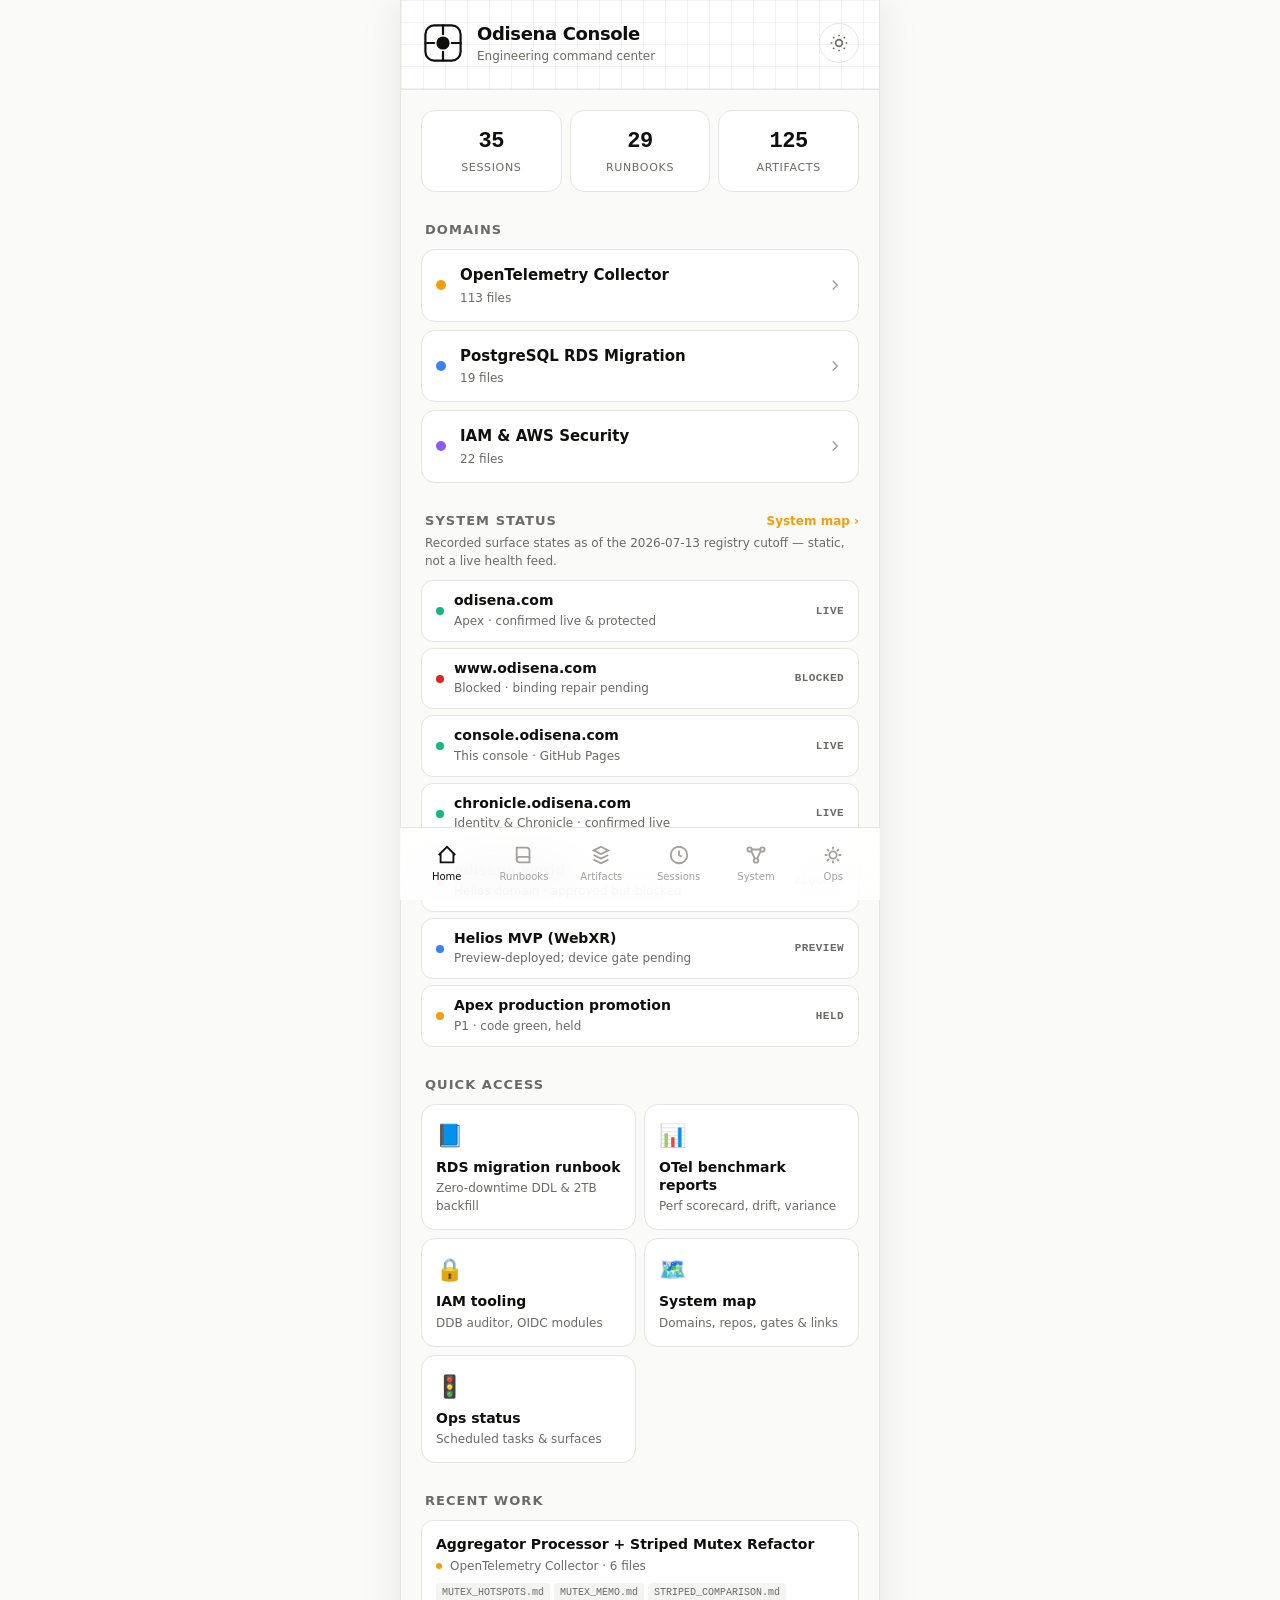
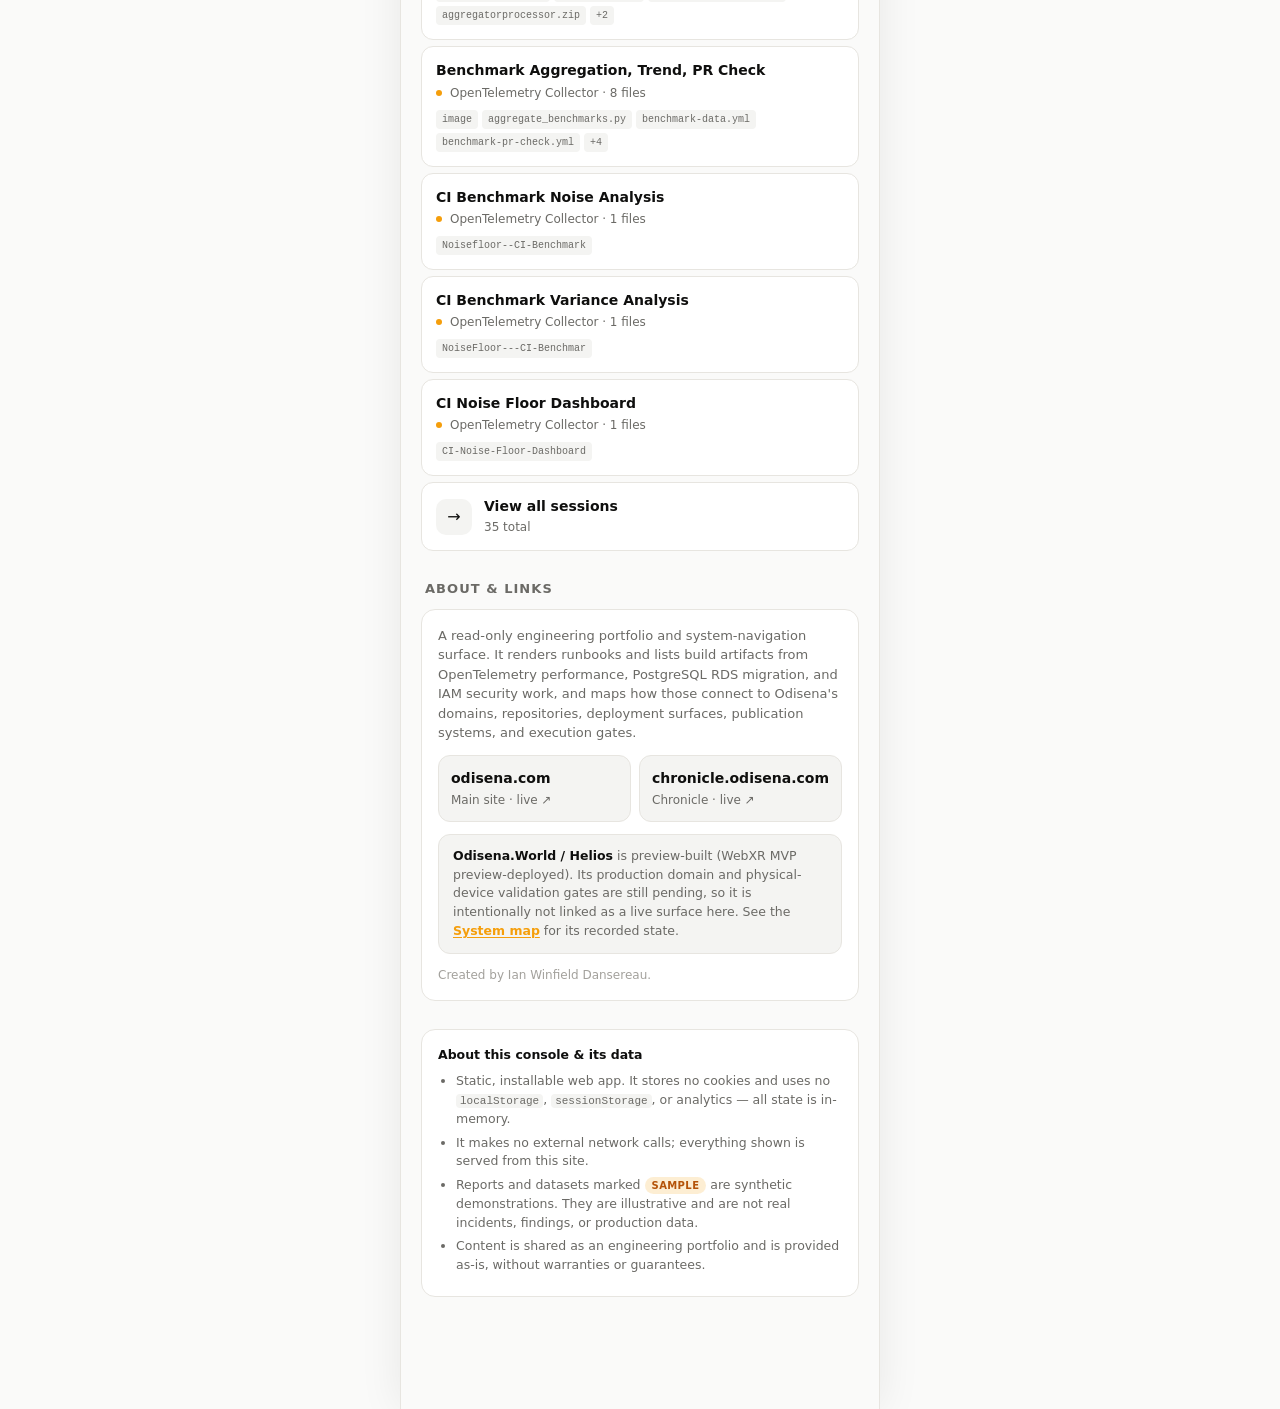
==== index.html @ ed465129 "Add System map surface and enrich all console pages Turn the console into a connected read-only engi" ====
<!DOCTYPE html>
<html lang="en">
<head>
<meta charset="UTF-8" />
<!-- Static host is GitHub Pages, which cannot set HTTP security headers. This
     meta CSP is the browser-side substitute. frame-ancestors / X-Frame-Options
     and X-Content-Type-Options are NOT settable via meta; Pages sends nosniff
     itself, but clickjacking protection is a known gap on this host — see
     DEPLOYMENT.md. All app assets are same-origin, so the policy is self-only. -->
<meta http-equiv="Content-Security-Policy" content="default-src 'self'; base-uri 'none'; object-src 'none'; img-src 'self' data:; style-src 'self' 'unsafe-inline'; script-src 'self'; connect-src 'self'; font-src 'self'; manifest-src 'self'; worker-src 'self'; form-action 'none'; upgrade-insecure-requests" />
<meta name="referrer" content="strict-origin-when-cross-origin" />
<meta name="viewport" content="width=device-width, initial-scale=1, viewport-fit=cover, user-scalable=no" />
<meta name="theme-color" content="#0a0a0a" media="(prefers-color-scheme: dark)" />
<meta name="theme-color" content="#fafaf9" media="(prefers-color-scheme: light)" />
<meta name="apple-mobile-web-app-capable" content="yes" />
<meta name="apple-mobile-web-app-status-bar-style" content="black-translucent" />
<meta name="apple-mobile-web-app-title" content="Odisena" />
<meta name="mobile-web-app-capable" content="yes" />
<meta name="description" content="Odisena Console — read-only engineering command center and system-navigation surface for OTel, RDS migration, and IAM work, with a connected map of domains, repositories, deployment surfaces, publication systems, and execution gates." />
<link rel="canonical" href="https://console.odisena.com/" />

<!-- Open Graph / social. Crawler-consumed metadata; not fetched by the page,
     so the same-origin CSP img-src does not apply to og:image. -->
<meta property="og:type" content="website" />
<meta property="og:site_name" content="Odisena Console" />
<meta property="og:title" content="Odisena Console — engineering & system map" />
<meta property="og:description" content="Read-only engineering command center and connected system-navigation map: domains, repositories, deployment surfaces, publication systems, and execution gates with precise live / preview / held / blocked / proposed states." />
<meta property="og:url" content="https://console.odisena.com/" />
<meta property="og:image" content="https://console.odisena.com/icons/icon-512.png" />
<meta name="twitter:card" content="summary" />
<meta name="twitter:title" content="Odisena Console — engineering & system map" />
<meta name="twitter:description" content="Read-only engineering command center and connected system-navigation map with precise deployment, DNS, publication, and execution-gate states." />

<link rel="manifest" href="manifest.webmanifest" />
<link rel="apple-touch-icon" href="icons/icon-180.png" />
<link rel="apple-touch-icon" sizes="152x152" href="icons/icon-152.png" />
<link rel="apple-touch-icon" sizes="167x167" href="icons/icon-167.png" />
<link rel="apple-touch-icon" sizes="180x180" href="icons/icon-180.png" />
<link rel="icon" type="image/png" href="icons/icon-192.png" />
<link rel="icon" type="image/svg+xml" href="icons/favicon.svg" />

<title>Odisena Console</title>
<link rel="stylesheet" href="styles.css" />
<link rel="preload" href="catalog.json" as="fetch" crossorigin="" />
</head>
<body>
<a href="#main" class="skip-link">Skip to main content</a>
<div id="app" class="app" role="main">
<span id="main" tabindex="-1"></span>
  <!-- Home -->
  <section id="view-home" class="view view-active" data-view="home">
    <header class="hero">
      <div class="hero-inner">
        <div class="brand">
          <svg class="logo" viewBox="0 0 40 40" fill="none" aria-label="Odisena">
            <rect x="4" y="4" width="32" height="32" rx="8" stroke="currentColor" stroke-width="2"/>
            <circle cx="20" cy="20" r="6" fill="currentColor"/>
            <path d="M20 4 L20 12 M20 28 L20 36 M4 20 L12 20 M28 20 L36 20" stroke="currentColor" stroke-width="2" stroke-linecap="round"/>
          </svg>
          <div>
            <div class="brand-name">Odisena Console</div>
            <div class="brand-sub">Engineering command center</div>
          </div>
        </div>
        <button class="theme-toggle" id="theme-toggle" type="button" aria-label="Switch to dark theme" aria-pressed="false" title="Toggle light / dark theme">
          <svg aria-hidden="true" focusable="false" viewBox="0 0 24 24" width="20" height="20" fill="none" stroke="currentColor" stroke-width="2"><circle cx="12" cy="12" r="4"/><path d="M12 2v2M12 20v2M4.93 4.93l1.41 1.41M17.66 17.66l1.41 1.41M2 12h2M20 12h2M4.93 19.07l1.41-1.41M17.66 6.34l1.41-1.41"/></svg>
          <span class="visually-hidden" id="theme-toggle-text">Theme</span>
        </button>
      </div>
    </header>

    <div class="stats" id="stats-grid">
      <div class="stat"><div class="stat-num" data-stat="sessions">—</div><div class="stat-label">Sessions</div></div>
      <div class="stat"><div class="stat-num" data-stat="runbooks">—</div><div class="stat-label">Runbooks</div></div>
      <div class="stat"><div class="stat-num" data-stat="artifacts">—</div><div class="stat-label">Artifacts</div></div>
    </div>

    <div class="section">
      <h2 class="section-title">Domains</h2>
      <div class="cat-grid" id="cat-grid"></div>
    </div>

    <div class="section">
      <div class="section-head">
        <h2 class="section-title">System status</h2>
        <button class="section-link" data-nav="system" type="button">System map ›</button>
      </div>
      <p class="section-note">Recorded surface states as of the 2026-07-13 registry cutoff — static, not a live health feed.</p>
      <div class="status-grid" id="home-system"></div>
    </div>

    <div class="section">
      <h2 class="section-title">Quick access</h2>
      <div class="quick-grid">
        <button class="quick-card" data-nav="runbooks" data-filter="rds">
          <div class="quick-emoji">📘</div>
          <div class="quick-title">RDS migration runbook</div>
          <div class="quick-sub">Zero-downtime DDL & 2TB backfill</div>
        </button>
        <button class="quick-card" data-nav="runbooks" data-filter="otel">
          <div class="quick-emoji">📊</div>
          <div class="quick-title">OTel benchmark reports</div>
          <div class="quick-sub">Perf scorecard, drift, variance</div>
        </button>
        <button class="quick-card" data-nav="artifacts" data-filter="iam">
          <div class="quick-emoji">🔒</div>
          <div class="quick-title">IAM tooling</div>
          <div class="quick-sub">DDB auditor, OIDC modules</div>
        </button>
        <button class="quick-card" data-nav="system">
          <div class="quick-emoji">🗺️</div>
          <div class="quick-title">System map</div>
          <div class="quick-sub">Domains, repos, gates & links</div>
        </button>
        <button class="quick-card" data-nav="ops">
          <div class="quick-emoji">🚦</div>
          <div class="quick-title">Ops status</div>
          <div class="quick-sub">Scheduled tasks & surfaces</div>
        </button>
      </div>
    </div>

    <div class="section">
      <h2 class="section-title">Recent work</h2>
      <div class="session-list" id="session-list-preview"></div>
    </div>

    <div class="section">
      <h2 class="section-title">About &amp; links</h2>
      <div class="about-card">
        <p class="about-intro">A read-only engineering portfolio and system-navigation surface. It renders runbooks and lists build artifacts from OpenTelemetry performance, PostgreSQL RDS migration, and IAM security work, and maps how those connect to Odisena's domains, repositories, deployment surfaces, publication systems, and execution gates.</p>
        <div class="about-links">
          <a class="about-link" href="https://odisena.com" target="_blank" rel="noopener noreferrer">
            <span class="about-link-title">odisena.com</span>
            <span class="about-link-sub">Main site · live ↗</span>
          </a>
          <a class="about-link" href="https://chronicle.odisena.com" target="_blank" rel="noopener noreferrer">
            <span class="about-link-title">chronicle.odisena.com</span>
            <span class="about-link-sub">Chronicle · live ↗</span>
          </a>
        </div>
        <div class="about-note" role="note">
          <strong>Odisena.World / Helios</strong> is preview-built (WebXR MVP preview-deployed). Its production domain and physical-device validation gates are still pending, so it is intentionally not linked as a live surface here. See the <button class="inline-link" data-nav="system" type="button">System map</button> for its recorded state.
        </div>
        <p class="about-attr">Created by Ian Winfield Dansereau.</p>
      </div>
    </div>

    <div class="section">
      <div class="disclaimer" role="note">
        <div class="disclaimer-title">About this console &amp; its data</div>
        <ul>
          <li>Static, installable web app. It stores no cookies and uses no <code>localStorage</code>, <code>sessionStorage</code>, or analytics — all state is in-memory.</li>
          <li>It makes no external network calls; everything shown is served from this site.</li>
          <li>Reports and datasets marked <span class="badge badge-sample">Sample</span> are synthetic demonstrations. They are illustrative and are not real incidents, findings, or production data.</li>
          <li>Content is shared as an engineering portfolio and is provided as-is, without warranties or guarantees.</li>
        </ul>
      </div>
    </div>
  </section>

  <!-- Runbooks list + reader -->
  <section id="view-runbooks" class="view" data-view="runbooks">
    <header class="page-header">
      <button class="back-btn" data-back>‹</button>
      <h1>Runbooks</h1>
    </header>
    <div class="search">
      <input type="search" id="runbook-search" placeholder="Search runbooks…" autocomplete="off" />
    </div>
    <div class="chip-row" id="runbook-chips"></div>
    <div class="doc-list" id="runbook-list"></div>
  </section>

  <section id="view-reader" class="view" data-view="reader">
    <header class="page-header reader-header">
      <button class="back-btn" data-back>‹</button>
      <h1 id="reader-title">Runbook</h1>
    </header>
    <div id="reader-banner" hidden></div>
    <article class="markdown" id="reader-body"></article>
  </section>

  <!-- Artifacts -->
  <section id="view-artifacts" class="view" data-view="artifacts">
    <header class="page-header">
      <button class="back-btn" data-back>‹</button>
      <h1>Artifacts</h1>
    </header>
    <div class="search">
      <input type="search" id="artifact-search" placeholder="Search artifacts…" autocomplete="off" />
    </div>
    <div class="chip-row" id="artifact-chips"></div>
    <div class="artifact-list" id="artifact-list"></div>
  </section>

  <!-- Artifact detail / preview -->
  <section id="view-artifact-detail" class="view" data-view="artifact-detail">
    <header class="page-header">
      <button class="back-btn" data-back aria-label="Back">‹</button>
      <h1>Artifact</h1>
    </header>
    <div class="detail" id="artifact-detail-body"></div>
  </section>

  <!-- Sessions -->
  <section id="view-sessions" class="view" data-view="sessions">
    <header class="page-header">
      <button class="back-btn" data-back>‹</button>
      <h1>Sessions</h1>
    </header>
    <div class="search">
      <input type="search" id="session-search" placeholder="Search sessions…" autocomplete="off" />
    </div>
    <div class="session-list" id="session-list"></div>
  </section>

  <!-- Ops -->
  <section id="view-ops" class="view" data-view="ops">
    <header class="page-header">
      <button class="back-btn" data-back>‹</button>
      <h1>Ops</h1>
    </header>
    <div class="ops-content">
      <p class="ops-note" role="note">Illustrative status view. It summarizes the <em>kinds</em> of automation built across these engineering sessions — it is not a live production feed and contains no real-time operational data.</p>

      <div class="ops-card">
        <div class="ops-card-title">Automation cadence</div>
        <div class="ops-item">
          <div class="ops-item-dot" style="background:#10b981"></div>
          <div>
            <div class="ops-item-title">Plan-regression check</div>
            <div class="ops-item-sub">Weekly · query-plan drift review</div>
          </div>
        </div>
        <div class="ops-item">
          <div class="ops-item-dot" style="background:#10b981"></div>
          <div>
            <div class="ops-item-title">Performance nightly</div>
            <div class="ops-item-sub">Daily · drift analysis + scorecard</div>
          </div>
        </div>
        <div class="ops-item">
          <div class="ops-item-dot" style="background:#f59e0b"></div>
          <div>
            <div class="ops-item-title">Cardinality review</div>
            <div class="ops-item-sub">Weekly · metric cardinality audit</div>
          </div>
        </div>
      </div>

      <div class="ops-card">
        <div class="ops-card-title">Dashboards &amp; tracking</div>
        <div class="ops-item">
          <div class="ops-item-dot" style="background:#3b82f6"></div>
          <div>
            <div class="ops-item-title">Migration monitoring</div>
            <div class="ops-item-sub">RDS preflight run tracking</div>
          </div>
        </div>
        <div class="ops-item">
          <div class="ops-item-dot" style="background:#8b5cf6"></div>
          <div>
            <div class="ops-item-title">Security policy review</div>
            <div class="ops-item-sub">IAM policy audit workflow</div>
          </div>
        </div>
        <div class="ops-item">
          <div class="ops-item-dot" style="background:#f59e0b"></div>
          <div>
            <div class="ops-item-title">Operations overview</div>
            <div class="ops-item-sub">Aggregated status links</div>
          </div>
        </div>
      </div>

      <div class="ops-card">
        <div class="ops-card-title">CI/CD workflows built</div>
        <div class="ops-tags" id="ops-workflows"></div>
      </div>

      <div class="ops-card">
        <div class="ops-card-title">Deployment surfaces &amp; DNS</div>
        <p class="ops-subnote">Recorded states as of the 2026-07-13 registry cutoff — not a live resolver or uptime check.</p>
        <div id="ops-surfaces"></div>
      </div>

      <div class="ops-card">
        <div class="ops-card-title">Execution gates</div>
        <p class="ops-subnote">Advisory gate ledger. States are recorded, not polled; no gate is actioned from this console.</p>
        <div id="ops-gates"></div>
      </div>

      <div class="ops-card">
        <div class="ops-card-title">Publication &amp; record systems</div>
        <div id="ops-publication"></div>
      </div>

      <div class="ops-card">
        <div class="ops-card-title">Visual Bible register (advisory)</div>
        <p class="ops-subnote">Two overlapping counts are recorded from a non-live advisory source and are <strong>preserved as-is, not reconciled</strong>. This console performs no autonomous refresh of the mirror.</p>
        <dl class="kv">
          <div><dt>Register (advisory rev 1.4)</dt><dd>40 assets</dd></div>
          <div><dt>Console mirror <code>visualbibleregister.json</code></dt><dd>30 assets · reported stale</dd></div>
          <div><dt>Reconciliation</dt><dd>Pending direct inspection — not performed here</dd></div>
        </dl>
      </div>
    </div>
  </section>

  <!-- System map -->
  <section id="view-system" class="view" data-view="system">
    <header class="page-header">
      <button class="back-btn" data-back aria-label="Back">‹</button>
      <h1>System map</h1>
    </header>
    <p class="ops-note" role="note">A read-only navigation model of the Odisena system: engineering domains, repositories, products, deployment surfaces, DNS, publication systems, and execution gates. States are <strong>recorded as of the 2026-07-13 registry cutoff</strong> — this is illustrative static navigation, not a live telemetry or health feed.</p>

    <div class="search">
      <input type="search" id="system-search" placeholder="Search nodes…" autocomplete="off" aria-label="Search system nodes" />
    </div>
    <div class="chip-row" id="system-chips" aria-label="Filter by node kind"></div>

    <div class="sys-toolbar">
      <div class="seg" role="group" aria-label="System view mode">
        <button class="seg-btn seg-active" id="sys-mode-map" type="button" aria-pressed="true">Map</button>
        <button class="seg-btn" id="sys-mode-list" type="button" aria-pressed="false">List</button>
      </div>
    </div>

    <div id="system-detail" class="sys-detail" tabindex="-1" hidden></div>

    <details class="sys-legend" id="system-legend">
      <summary>State legend</summary>
      <ul id="system-legend-list"></ul>
    </details>

    <div class="sys-map-wrap" id="system-map-wrap">
      <div class="sys-map" id="system-map" role="group" aria-label="Relationship map. Connector lines are decorative; use List view for a text description of every relationship."></div>
    </div>

    <div class="sys-list" id="system-list" hidden></div>
  </section>

</div>

<div id="install-banner" class="install-banner" hidden>
  <div class="install-icon">⬆</div>
  <div class="install-text">
    <b>Install Odisena Console</b>
    Tap Share, then “Add to Home Screen”.
  </div>
  <button class="install-close" id="install-close" aria-label="Dismiss">×</button>
</div>

<nav class="tabbar" id="tabbar" aria-label="Primary">
  <button class="tab tab-active" data-nav="home">
    <svg viewBox="0 0 24 24" fill="none" stroke="currentColor" stroke-width="2"><path d="M3 12L12 3l9 9M5 10v10h14V10"/></svg>
    <span>Home</span>
  </button>
  <button class="tab" data-nav="runbooks">
    <svg viewBox="0 0 24 24" fill="none" stroke="currentColor" stroke-width="2"><path d="M4 4h11a3 3 0 0 1 3 3v13H7a3 3 0 0 1-3-3V4z"/><path d="M4 17a3 3 0 0 1 3-3h11"/></svg>
    <span>Runbooks</span>
  </button>
  <button class="tab" data-nav="artifacts">
    <svg viewBox="0 0 24 24" fill="none" stroke="currentColor" stroke-width="2"><path d="M4 7l8-4 8 4-8 4-8-4z"/><path d="M4 12l8 4 8-4M4 17l8 4 8-4"/></svg>
    <span>Artifacts</span>
  </button>
  <button class="tab" data-nav="sessions">
    <svg viewBox="0 0 24 24" fill="none" stroke="currentColor" stroke-width="2"><circle cx="12" cy="12" r="9"/><path d="M12 7v5l3 2"/></svg>
    <span>Sessions</span>
  </button>
  <button class="tab" data-nav="system">
    <svg viewBox="0 0 24 24" fill="none" stroke="currentColor" stroke-width="2"><circle cx="5" cy="6" r="2.4"/><circle cx="19" cy="6" r="2.4"/><circle cx="12" cy="18" r="2.4"/><path d="M6.8 7.4l3.8 8.4M17.2 7.4l-3.8 8.4M7 6h10"/></svg>
    <span>System</span>
  </button>
  <button class="tab" data-nav="ops">
    <svg viewBox="0 0 24 24" fill="none" stroke="currentColor" stroke-width="2"><path d="M12 3v3M12 18v3M3 12h3M18 12h3M5.6 5.6l2.1 2.1M16.3 16.3l2.1 2.1M5.6 18.4l2.1-2.1M16.3 7.7l2.1-2.1"/><circle cx="12" cy="12" r="4"/></svg>
    <span>Ops</span>
  </button>
</nav>

<script src="marked.min.js" defer></script>
<script src="app.js" defer></script>
</body>
</html>
---- styles.css ----
/* Odisena Console — dark-first engineering console */
:root {
  --bg: #fafaf9;
  --bg-elev: #ffffff;
  --bg-elev-2: #f4f4f2;
  --border: #e7e5e0;
  --text: #0f0f0e;
  --text-sub: #6b6a66;
  --text-dim: #a3a19c;
  --accent: #f59e0b;
  --accent-2: #3b82f6;
  --accent-3: #8b5cf6;
  --danger: #dc2626;
  --success: #10b981;
  --tabbar-bg: rgba(255,255,255,0.85);
  --grid-line: rgba(15,15,14,0.05);
  --edge: rgba(15,15,14,0.22);
  --mono: 'SF Mono', 'JetBrains Mono', ui-monospace, Menlo, Consolas, monospace;
  --sans: -apple-system, BlinkMacSystemFont, 'Inter', system-ui, sans-serif;
  --safe-top: env(safe-area-inset-top, 0px);
  --safe-bot: env(safe-area-inset-bottom, 0px);
}

[data-theme="dark"] {
  --bg: #0a0a0a;
  --bg-elev: #131313;
  --bg-elev-2: #1c1c1c;
  --border: #2a2a2a;
  --text: #f5f5f4;
  --text-sub: #a1a1aa;
  --text-dim: #6b7280;
  --tabbar-bg: rgba(10,10,10,0.85);
  --grid-line: rgba(245,245,244,0.05);
  --edge: rgba(245,245,244,0.22);
}

* { box-sizing: border-box; -webkit-tap-highlight-color: transparent; }
html, body { margin: 0; padding: 0; height: 100%; overscroll-behavior-y: contain; }
body {
  font-family: var(--sans);
  background: var(--bg);
  color: var(--text);
  font-size: 15px;
  line-height: 1.5;
  -webkit-font-smoothing: antialiased;
  padding-top: var(--safe-top);
}

button { font: inherit; color: inherit; background: none; border: none; padding: 0; cursor: pointer; }
input, textarea { font: inherit; color: inherit; }

.app { min-height: 100vh; padding-bottom: calc(72px + var(--safe-bot)); max-width: 480px; margin: 0 auto; position: relative; }
@media (min-width: 768px) {
  body { background: var(--bg); }
  .app { border-left: 1px solid var(--border); border-right: 1px solid var(--border); box-shadow: 0 0 40px rgba(0,0,0,.08); }
  .tabbar { max-width: 480px; margin: 0 auto; }
}

/* ===== Views ===== */
.view { display: none; padding: 0 20px 40px; animation: fadein .25s ease; }
.view-active { display: block; }
@keyframes fadein { from { opacity: 0; transform: translateY(6px); } to { opacity: 1; transform: none; } }

/* ===== Hero (home) ===== */
/* Precise technical surface: a faint measured grid, not a blurred gradient. */
.hero {
  background:
    linear-gradient(var(--grid-line) 1px, transparent 1px) 0 0 / 100% 22px,
    linear-gradient(90deg, var(--grid-line) 1px, transparent 1px) 0 0 / 22px 100%,
    var(--bg-elev);
  border-bottom: 1px solid var(--border);
  margin: 0 -20px; padding: 20px 20px 24px;
}
.hero-inner { display: flex; align-items: center; justify-content: space-between; gap: 16px; }
.brand { display: flex; align-items: center; gap: 12px; }
.logo { width: 44px; height: 44px; color: var(--text); flex-shrink: 0; }
.brand-name { font-size: 18px; font-weight: 700; letter-spacing: -0.02em; }
.brand-sub { font-size: 12px; color: var(--text-sub); }
.theme-toggle {
  width: 40px; height: 40px; border-radius: 50%;
  display: flex; align-items: center; justify-content: center;
  border: 1px solid var(--border); color: var(--text-sub);
  transition: color .15s, background .15s;
}
.theme-toggle:active { background: var(--bg-elev-2); color: var(--text); }

/* ===== Stats ===== */
.stats { display: grid; grid-template-columns: repeat(3, 1fr); gap: 8px; margin-top: 20px; }
.stat {
  background: var(--bg-elev); border: 1px solid var(--border); border-radius: 14px;
  padding: 14px 12px; text-align: center;
}
.stat-num { font-family: var(--mono); font-size: 22px; font-weight: 600; letter-spacing: -0.02em; }
.stat-label { font-size: 11px; color: var(--text-sub); text-transform: uppercase; letter-spacing: .06em; margin-top: 2px; }

/* ===== Sections ===== */
.section { margin-top: 28px; }
.section-title { font-size: 13px; font-weight: 600; text-transform: uppercase; letter-spacing: .08em; color: var(--text-sub); margin: 0 0 10px 4px; }

/* Category cards */
.cat-grid { display: grid; gap: 8px; }
.cat-card {
  display: flex; align-items: center; gap: 14px;
  background: var(--bg-elev); border: 1px solid var(--border); border-radius: 14px;
  padding: 14px; width: 100%; text-align: left; transition: transform .1s;
}
.cat-card:active { transform: scale(0.98); background: var(--bg-elev-2); }
.cat-dot { width: 10px; height: 10px; border-radius: 50%; flex-shrink: 0; }
.cat-body { flex: 1; }
.cat-name { font-weight: 600; font-size: 15px; }
.cat-meta { font-size: 12px; color: var(--text-sub); margin-top: 2px; }
.cat-arrow { color: var(--text-dim); }

/* Quick access */
.quick-grid { display: grid; grid-template-columns: 1fr 1fr; gap: 8px; }
.quick-card {
  background: var(--bg-elev); border: 1px solid var(--border); border-radius: 14px;
  padding: 14px; text-align: left; transition: transform .1s;
}
.quick-card:active { transform: scale(0.97); background: var(--bg-elev-2); }
.quick-emoji { font-size: 22px; margin-bottom: 6px; }
.quick-title { font-weight: 600; font-size: 14px; line-height: 1.3; }
.quick-sub { font-size: 12px; color: var(--text-sub); margin-top: 3px; }

/* ===== Page header ===== */
.page-header {
  display: flex; align-items: center; gap: 8px;
  padding: 16px 0 12px; position: sticky; top: 0;
  background: var(--bg); z-index: 10;
  border-bottom: 1px solid var(--border);
  margin: 0 -20px 12px; padding-left: 20px; padding-right: 20px;
}
.page-header h1 { font-size: 20px; font-weight: 700; letter-spacing: -0.02em; margin: 0; }
.back-btn {
  width: 36px; height: 36px; border-radius: 50%; font-size: 26px;
  display: flex; align-items: center; justify-content: center;
  color: var(--text-sub); margin-left: -6px; padding-bottom: 3px;
}
.back-btn:active { background: var(--bg-elev-2); }

/* ===== Search ===== */
.search { margin: 4px 0 12px; }
.search input {
  width: 100%; padding: 12px 14px;
  background: var(--bg-elev); border: 1px solid var(--border); border-radius: 12px;
  font-size: 15px; outline: none;
  transition: border-color .15s;
}
.search input:focus { border-color: var(--accent); }

/* ===== Chip row ===== */
.chip-row { display: flex; gap: 6px; overflow-x: auto; padding-bottom: 8px; margin-bottom: 8px; -webkit-overflow-scrolling: touch; scrollbar-width: none; }
.chip-row::-webkit-scrollbar { display: none; }
.chip {
  flex-shrink: 0; padding: 6px 12px; border-radius: 20px;
  background: var(--bg-elev); border: 1px solid var(--border);
  font-size: 13px; color: var(--text-sub); white-space: nowrap;
  transition: all .15s;
}
.chip-active { background: var(--text); color: var(--bg); border-color: var(--text); }

/* ===== Doc list (runbooks) ===== */
.doc-list { display: flex; flex-direction: column; gap: 6px; }
.doc-item {
  background: var(--bg-elev); border: 1px solid var(--border); border-radius: 12px;
  padding: 14px; display: flex; align-items: center; gap: 12px; width: 100%; text-align: left;
  transition: transform .1s;
}
.doc-item:active { transform: scale(0.99); background: var(--bg-elev-2); }
.doc-icon {
  width: 36px; height: 36px; border-radius: 10px;
  display: flex; align-items: center; justify-content: center;
  background: var(--bg-elev-2); font-size: 16px; flex-shrink: 0;
}
.doc-body { flex: 1; min-width: 0; }
.doc-name { font-weight: 600; font-size: 14px; line-height: 1.3; }
.doc-meta { font-size: 12px; color: var(--text-sub); margin-top: 3px; display: flex; gap: 6px; align-items: center; }
.doc-cat-dot { width: 6px; height: 6px; border-radius: 50%; }

/* ===== Artifact list ===== */
.artifact-list { display: flex; flex-direction: column; gap: 6px; }
.artifact-item {
  background: var(--bg-elev); border: 1px solid var(--border); border-radius: 12px;
  padding: 12px 14px; display: flex; align-items: center; gap: 12px;
  text-decoration: none; color: var(--text);
}
.artifact-item:active { background: var(--bg-elev-2); }
.ext-badge {
  padding: 3px 8px; border-radius: 6px; font-family: var(--mono);
  font-size: 10px; font-weight: 600; text-transform: uppercase;
  background: var(--bg-elev-2); color: var(--text-sub); flex-shrink: 0;
  min-width: 44px; text-align: center;
}
.ext-zip { background: rgba(245,158,11,.15); color: #d97706; }
.ext-py, .ext-sh { background: rgba(59,130,246,.15); color: #2563eb; }
.ext-go { background: rgba(139,92,246,.15); color: #7c3aed; }
.ext-yml, .ext-yaml { background: rgba(16,185,129,.15); color: #059669; }
.ext-md { background: rgba(107,114,128,.15); color: #6b7280; }
.ext-html { background: rgba(239,68,68,.15); color: #dc2626; }
.ext-png, .ext-svg, .ext-jpg { background: rgba(236,72,153,.15); color: #db2777; }
.ext-csv, .ext-json, .ext-xlsx { background: rgba(6,182,212,.15); color: #0891b2; }
.ext-pdf { background: rgba(220,38,38,.15); color: #b91c1c; }
.ext-gz, .ext-tar { background: rgba(120,53,15,.20); color: #a16207; }
[data-theme="dark"] .ext-zip { color: #fbbf24; }
[data-theme="dark"] .ext-py, [data-theme="dark"] .ext-sh { color: #60a5fa; }
[data-theme="dark"] .ext-go { color: #a78bfa; }
[data-theme="dark"] .ext-yml, [data-theme="dark"] .ext-yaml { color: #34d399; }

.artifact-body { flex: 1; min-width: 0; }
.artifact-name { font-family: var(--mono); font-size: 13px; overflow: hidden; text-overflow: ellipsis; white-space: nowrap; }
.artifact-meta { font-size: 11px; color: var(--text-sub); margin-top: 2px; }
.artifact-size { font-family: var(--mono); font-size: 11px; color: var(--text-dim); flex-shrink: 0; }

/* ===== Session list ===== */
.session-list { display: flex; flex-direction: column; gap: 6px; }
.session-item {
  background: var(--bg-elev); border: 1px solid var(--border); border-radius: 12px;
  padding: 14px; width: 100%; text-align: left;
}
.session-item:active { background: var(--bg-elev-2); }
.session-title { font-weight: 600; font-size: 14px; line-height: 1.3; }
.session-meta { font-size: 12px; color: var(--text-sub); margin-top: 4px; display: flex; gap: 8px; align-items: center; }
.session-cat-dot { width: 6px; height: 6px; border-radius: 50%; }
.session-files { display: flex; flex-wrap: wrap; gap: 4px; margin-top: 8px; }
.session-file-chip {
  font-family: var(--mono); font-size: 10px;
  padding: 2px 6px; border-radius: 4px;
  background: var(--bg-elev-2); color: var(--text-sub);
}

/* ===== Reader (markdown) ===== */
.reader-header { position: sticky; }
.markdown { padding-bottom: 40px; }
.markdown h1 { font-size: 24px; font-weight: 700; letter-spacing: -0.02em; margin: 20px 0 12px; }
.markdown h2 { font-size: 19px; font-weight: 700; margin: 24px 0 10px; padding-top: 8px; border-top: 1px solid var(--border); }
.markdown h3 { font-size: 16px; font-weight: 600; margin: 18px 0 8px; }
.markdown h4 { font-size: 14px; font-weight: 600; margin: 14px 0 6px; color: var(--text-sub); }
.markdown p { margin: 8px 0; }
.markdown ul, .markdown ol { padding-left: 22px; margin: 8px 0; }
.markdown li { margin: 4px 0; }
.markdown code {
  font-family: var(--mono); font-size: 13px;
  background: var(--bg-elev-2); padding: 2px 5px; border-radius: 4px;
}
.markdown pre {
  background: var(--bg-elev-2); padding: 12px; border-radius: 10px;
  overflow-x: auto; font-size: 12px; line-height: 1.5;
  border: 1px solid var(--border);
}
.markdown pre code { background: none; padding: 0; font-size: 12px; }
.markdown blockquote {
  border-left: 3px solid var(--accent); padding: 4px 12px;
  margin: 12px 0; color: var(--text-sub);
  background: var(--bg-elev);
}
.markdown a { color: var(--accent-2); text-decoration: none; }
.markdown a:active { text-decoration: underline; }
.markdown table { width: 100%; border-collapse: collapse; margin: 12px 0; font-size: 13px; display: block; overflow-x: auto; }
.markdown th, .markdown td { border: 1px solid var(--border); padding: 8px; text-align: left; }
.markdown th { background: var(--bg-elev-2); font-weight: 600; }
.markdown hr { border: none; border-top: 1px solid var(--border); margin: 20px 0; }
.markdown img { max-width: 100%; border-radius: 8px; }

/* ===== Ops ===== */
.ops-content { display: flex; flex-direction: column; gap: 12px; }
.ops-card { background: var(--bg-elev); border: 1px solid var(--border); border-radius: 14px; padding: 16px; }
.ops-card-title { font-size: 12px; font-weight: 600; text-transform: uppercase; letter-spacing: .08em; color: var(--text-sub); margin-bottom: 12px; }
.ops-item { display: flex; align-items: flex-start; gap: 12px; padding: 8px 0; border-top: 1px solid var(--border); }
.ops-item:first-of-type { border-top: none; padding-top: 0; }
.ops-item-dot { width: 8px; height: 8px; border-radius: 50%; margin-top: 6px; flex-shrink: 0; box-shadow: 0 0 0 3px rgba(16,185,129,.15); }
.ops-item-title { font-weight: 600; font-size: 14px; }
.ops-item-sub { font-size: 12px; color: var(--text-sub); margin-top: 2px; }
.ops-tags { display: flex; flex-wrap: wrap; gap: 6px; }
.ops-tag {
  padding: 4px 10px; border-radius: 20px; font-family: var(--mono);
  font-size: 11px; background: var(--bg-elev-2); color: var(--text-sub);
  border: 1px solid var(--border);
}

/* ===== Tab bar ===== */
.tabbar {
  position: fixed; bottom: 0; left: 0; right: 0;
  display: flex; padding: 8px 8px calc(8px + var(--safe-bot));
  background: var(--tabbar-bg);
  backdrop-filter: saturate(180%) blur(20px);
  -webkit-backdrop-filter: saturate(180%) blur(20px);
  border-top: 1px solid var(--border);
  z-index: 100;
}
.tab {
  flex: 1; display: flex; flex-direction: column; align-items: center; gap: 3px;
  padding: 8px 4px; color: var(--text-dim);
  transition: color .15s;
}
.tab svg { width: 22px; height: 22px; }
.tab span { font-size: 10px; font-weight: 500; }
.tab-active { color: var(--text); }
.tab:active { color: var(--accent); }

/* Empty state */
.empty { text-align: center; padding: 40px 20px; color: var(--text-sub); }
.empty-emoji { font-size: 40px; margin-bottom: 12px; }

/* iOS install prompt */
.install-banner {
  position: fixed; bottom: calc(78px + var(--safe-bot)); left: 12px; right: 12px;
  background: var(--bg-elev); border: 1px solid var(--border); border-radius: 14px;
  padding: 12px 14px; display: flex; align-items: center; gap: 12px;
  box-shadow: 0 8px 24px rgba(0,0,0,.2); z-index: 90;
  animation: slideup .3s ease;
}
@keyframes slideup { from { transform: translateY(20px); opacity: 0; } to { transform: none; opacity: 1; } }
.install-icon { width: 32px; height: 32px; border-radius: 8px; background: var(--accent); color: #fff; display: flex; align-items: center; justify-content: center; font-weight: 700; flex-shrink: 0; }
.install-text { flex: 1; font-size: 13px; line-height: 1.35; }
.install-text b { display: block; margin-bottom: 2px; }
.install-close { color: var(--text-sub); font-size: 20px; padding: 4px 6px; }
@media (min-width: 768px) { .install-banner { display: none !important; } }

/* ===== Accessibility helpers ===== */
.visually-hidden {
  position: absolute; width: 1px; height: 1px; padding: 0; margin: -1px;
  overflow: hidden; clip: rect(0 0 0 0); white-space: nowrap; border: 0;
}
.skip-link {
  position: absolute; left: 8px; top: -60px; z-index: 200;
  background: var(--text); color: var(--bg); padding: 10px 16px;
  border-radius: 10px; font-weight: 600; text-decoration: none;
  transition: top .15s ease;
}
.skip-link:focus { top: calc(8px + var(--safe-top)); }
:focus-visible { outline: 2px solid var(--accent-2); outline-offset: 2px; border-radius: 6px; }

/* ===== Badges ===== */
.badge {
  display: inline-block; margin-left: 6px; padding: 1px 7px; border-radius: 20px;
  font-size: 10px; font-weight: 700; text-transform: uppercase; letter-spacing: .04em;
  vertical-align: middle;
}
.badge-sample { background: rgba(245,158,11,.18); color: #b45309; }
.badge-secure { background: rgba(139,92,246,.18); color: #6d28d9; }
[data-theme="dark"] .badge-sample { color: #fbbf24; }
[data-theme="dark"] .badge-secure { color: #c4b5fd; }

/* ===== Sample / security banners ===== */
.sample-banner, .secure-banner {
  border-radius: 12px; padding: 12px 14px; font-size: 13px; line-height: 1.45;
  margin: 0 0 14px; border: 1px solid var(--border);
}
.sample-banner { background: rgba(245,158,11,.10); border-color: rgba(245,158,11,.35); }
.secure-banner { background: rgba(139,92,246,.10); border-color: rgba(139,92,246,.35); }
.sample-banner strong, .secure-banner strong { display: block; margin-bottom: 2px; }

/* ===== Ops note ===== */
.ops-note {
  font-size: 12px; line-height: 1.45; color: var(--text-sub);
  background: var(--bg-elev); border: 1px solid var(--border); border-radius: 12px;
  padding: 12px 14px; margin: 0;
}

/* ===== Artifact list arrow ===== */
.artifact-arrow { color: var(--text-dim); flex-shrink: 0; }

/* ===== Artifact detail ===== */
.detail { display: flex; flex-direction: column; gap: 14px; }
.detail-head { display: flex; align-items: center; gap: 12px; }
.detail-title { font-size: 18px; font-weight: 700; letter-spacing: -0.01em; line-height: 1.25; }
.detail-sub { font-size: 12px; color: var(--text-sub); margin-top: 2px; }
.detail-meta { margin: 0; display: flex; flex-direction: column; gap: 0;
  background: var(--bg-elev); border: 1px solid var(--border); border-radius: 12px; overflow: hidden; }
.detail-meta > div { display: flex; justify-content: space-between; gap: 12px; padding: 11px 14px; border-top: 1px solid var(--border); }
.detail-meta > div:first-child { border-top: none; }
.detail-meta dt { color: var(--text-sub); font-size: 13px; margin: 0; }
.detail-meta dd { margin: 0; font-size: 13px; font-weight: 500; text-align: right; }
.download-btn {
  display: block; text-align: center; text-decoration: none;
  background: var(--text); color: var(--bg); font-weight: 600; font-size: 15px;
  padding: 14px; border-radius: 12px;
}
.download-btn:active { opacity: .85; }
.detail-hint { font-size: 12px; color: var(--text-dim); margin: -4px 2px 0; }

/* ===== About / links ===== */
.about-card { background: var(--bg-elev); border: 1px solid var(--border); border-radius: 14px; padding: 16px; }
.about-intro { font-size: 13px; line-height: 1.5; color: var(--text-sub); margin: 0 0 12px; }
.about-links { display: grid; grid-template-columns: 1fr 1fr; gap: 8px; }
.about-link {
  display: block; text-decoration: none; color: var(--text);
  background: var(--bg-elev-2); border: 1px solid var(--border); border-radius: 12px; padding: 12px;
}
.about-link:active { opacity: .85; }
.about-link-title { display: block; font-weight: 600; font-size: 14px; }
.about-link-sub { display: block; font-size: 12px; color: var(--text-sub); margin-top: 2px; }
.about-attr { font-size: 12px; color: var(--text-dim); margin: 12px 0 0; }

/* ===== Disclaimer ===== */
.disclaimer {
  background: var(--bg-elev); border: 1px solid var(--border); border-radius: 14px; padding: 16px;
  font-size: 12.5px; line-height: 1.5; color: var(--text-sub);
}
.disclaimer-title { font-weight: 600; color: var(--text); margin-bottom: 8px; }
.disclaimer ul { margin: 0; padding-left: 18px; }
.disclaimer li { margin: 5px 0; }
.disclaimer code { font-family: var(--mono); font-size: 11px; background: var(--bg-elev-2); padding: 1px 4px; border-radius: 4px; }
.disclaimer .badge { margin-left: 0; }

/* ===== Section head + inline links ===== */
.section-head { display: flex; align-items: baseline; justify-content: space-between; gap: 12px; margin-bottom: 4px; }
.section-head .section-title { margin: 0 0 0 4px; }
.section-link { font-size: 12px; font-weight: 600; color: var(--accent); flex-shrink: 0; }
.section-link:active { opacity: .7; }
.section-note { font-size: 12px; color: var(--text-sub); margin: 0 4px 10px; }
.inline-link { color: var(--accent); font-weight: 600; text-decoration: underline; text-underline-offset: 2px; }

/* ===== State badge / dot (shared) ===== */
.state-badge {
  display: inline-flex; align-items: center; gap: 5px;
  font-size: 11px; font-weight: 600; letter-spacing: .02em;
  padding: 2px 8px 2px 6px; border-radius: 20px;
  background: var(--bg-elev-2); border: 1px solid var(--border); color: var(--text-sub);
  white-space: nowrap;
}
.state-dot { width: 8px; height: 8px; border-radius: 50%; flex-shrink: 0; }

/* ===== Status rows (home + ops) ===== */
.status-grid { display: flex; flex-direction: column; gap: 6px; }
.status-row {
  display: flex; align-items: center; gap: 10px; width: 100%; text-align: left;
  background: var(--bg-elev); border: 1px solid var(--border); border-radius: 12px;
  padding: 11px 14px; color: var(--text);
}
button.status-row { transition: transform .1s, background .15s; }
button.status-row:active { transform: scale(0.99); background: var(--bg-elev-2); }
.status-row .state-dot { margin-top: 1px; }
.status-row-body { flex: 1; min-width: 0; }
.status-row-name { display: block; font-weight: 600; font-size: 14px; line-height: 1.25; }
.status-row-sub { display: block; font-size: 12px; color: var(--text-sub); margin-top: 2px; }
.status-row-state {
  font-size: 11px; font-weight: 600; color: var(--text-sub); flex-shrink: 0;
  font-family: var(--mono); text-transform: uppercase; letter-spacing: .04em;
}

/* ===== Ops additions ===== */
.ops-subnote { font-size: 12px; line-height: 1.45; color: var(--text-sub); margin: -4px 0 12px; }
.kv { margin: 0; display: flex; flex-direction: column; gap: 0; }
.kv > div { display: flex; justify-content: space-between; gap: 12px; padding: 9px 0; border-top: 1px solid var(--border); }
.kv > div:first-child { border-top: none; }
.kv dt { color: var(--text-sub); font-size: 12.5px; margin: 0; }
.kv dd { margin: 0; font-size: 12.5px; font-weight: 600; text-align: right; }
.kv code { font-family: var(--mono); font-size: 11px; background: var(--bg-elev-2); padding: 1px 4px; border-radius: 4px; }

/* ===== About note ===== */
.about-note {
  margin-top: 12px; font-size: 12.5px; line-height: 1.5; color: var(--text-sub);
  background: var(--bg-elev-2); border: 1px solid var(--border); border-radius: 12px; padding: 12px 14px;
}
.about-note strong { color: var(--text); }

/* ===== System view ===== */
.sys-toolbar { display: flex; justify-content: flex-end; margin: 0 0 10px; }
.seg { display: inline-flex; background: var(--bg-elev-2); border: 1px solid var(--border); border-radius: 10px; padding: 2px; }
.seg-btn {
  font-size: 13px; font-weight: 600; color: var(--text-sub);
  padding: 6px 16px; border-radius: 8px; transition: color .15s, background .15s;
}
.seg-active { background: var(--bg-elev); color: var(--text); box-shadow: 0 1px 2px rgba(0,0,0,.08); }

.sys-legend {
  background: var(--bg-elev); border: 1px solid var(--border); border-radius: 12px;
  padding: 10px 14px; margin-bottom: 12px; font-size: 12.5px;
}
.sys-legend summary { font-weight: 600; cursor: pointer; color: var(--text); }
.sys-legend ul { list-style: none; margin: 10px 0 2px; padding: 0; display: flex; flex-direction: column; gap: 7px; }
.sys-legend li { display: flex; align-items: baseline; gap: 8px; color: var(--text-sub); line-height: 1.4; }
.sys-legend li .state-dot { align-self: center; }
.sys-legend strong { color: var(--text); font-weight: 600; }

/* Selected-node detail */
.sys-detail {
  background: var(--bg-elev); border: 1px solid var(--accent); border-radius: 14px;
  padding: 14px 16px; margin-bottom: 12px; outline: none;
}
.sys-detail-head { display: flex; align-items: center; justify-content: space-between; gap: 12px; }
.sys-detail-kind { font-size: 11px; font-weight: 600; text-transform: uppercase; letter-spacing: .08em; color: var(--text-sub); }
.sys-detail-close { font-size: 22px; line-height: 1; color: var(--text-sub); padding: 0 4px; }
.sys-detail-title { font-size: 18px; font-weight: 700; letter-spacing: -0.01em; margin: 4px 0 8px; }
.sys-detail-state { display: flex; align-items: center; gap: 10px; flex-wrap: wrap; }
.sys-detail-state-desc { font-size: 12px; color: var(--text-sub); }
.sys-detail-body { font-size: 13px; line-height: 1.5; color: var(--text-sub); margin: 10px 0; }
.sys-detail-link { display: inline-block; font-family: var(--mono); font-size: 12px; color: var(--accent); font-weight: 600; margin-bottom: 8px; }

/* Map */
.sys-map-wrap { overflow-x: auto; -webkit-overflow-scrolling: touch; border: 1px solid var(--border); border-radius: 14px; background: var(--bg-elev); }
.sys-map { position: relative; min-width: 680px; padding: 16px; }
.sys-edges { position: absolute; inset: 0; z-index: 0; pointer-events: none; }
.sys-edge { stroke: var(--edge); stroke-width: 1.4; opacity: .5; }
.sys-edge-active { stroke: var(--accent); stroke-width: 2; opacity: 1; }
.sys-cols { position: relative; z-index: 1; display: flex; gap: 18px; align-items: flex-start; }
.sys-col { flex: 1; min-width: 150px; display: flex; flex-direction: column; gap: 8px; }
.sys-col-title {
  font-size: 10px; font-weight: 700; text-transform: uppercase; letter-spacing: .07em;
  color: var(--text-dim); padding-bottom: 4px; border-bottom: 1px solid var(--border); margin-bottom: 2px;
}
.sys-node {
  display: flex; align-items: flex-start; gap: 8px; text-align: left; width: 100%;
  background: var(--bg-elev-2); border: 1px solid var(--border); border-radius: 10px;
  padding: 9px 10px; transition: border-color .15s, transform .1s;
}
.sys-node:active { transform: scale(0.98); }
.sys-node.is-selected { border-color: var(--accent); box-shadow: 0 0 0 1px var(--accent); }
.sys-node-dot { width: 8px; height: 8px; border-radius: 50%; margin-top: 4px; flex-shrink: 0; }
.sys-node-body { min-width: 0; }
.sys-node-label { display: block; font-size: 12.5px; font-weight: 600; line-height: 1.25; }
.sys-node-state { display: block; font-size: 10px; color: var(--text-sub); font-family: var(--mono); text-transform: uppercase; letter-spacing: .04em; margin-top: 1px; }

/* List */
.sys-list { display: flex; flex-direction: column; gap: 20px; }
.sys-group-title { font-size: 13px; font-weight: 700; text-transform: uppercase; letter-spacing: .06em; color: var(--text-sub); margin: 0 0 8px 2px; }
.sys-row { background: var(--bg-elev); border: 1px solid var(--border); border-radius: 12px; padding: 12px 14px; margin-bottom: 6px; }
.sys-row-head { display: flex; align-items: center; justify-content: space-between; gap: 10px; }
.sys-row-name { font-weight: 600; font-size: 14px; }
.sys-row-sub { font-size: 12px; color: var(--text-sub); margin-top: 3px; }
.sys-row-detail { font-size: 12.5px; line-height: 1.5; color: var(--text-sub); margin-top: 6px; }
.sys-row-rels { display: flex; flex-wrap: wrap; gap: 6px; align-items: center; margin-top: 10px; }
.sys-row-rels-label { font-size: 10px; font-weight: 700; text-transform: uppercase; letter-spacing: .06em; color: var(--text-dim); }
.sys-rel {
  font-size: 11px; font-family: var(--mono); color: var(--accent-2);
  background: var(--bg-elev-2); border: 1px solid var(--border); border-radius: 6px; padding: 3px 8px;
}
.sys-rel:active { background: var(--border); }
.sys-row-link { display: inline-block; margin-top: 10px; font-family: var(--mono); font-size: 12px; color: var(--accent); font-weight: 600; text-decoration: none; }

@media (prefers-reduced-motion: reduce) {
  .view, .install-banner { animation: none; }
}
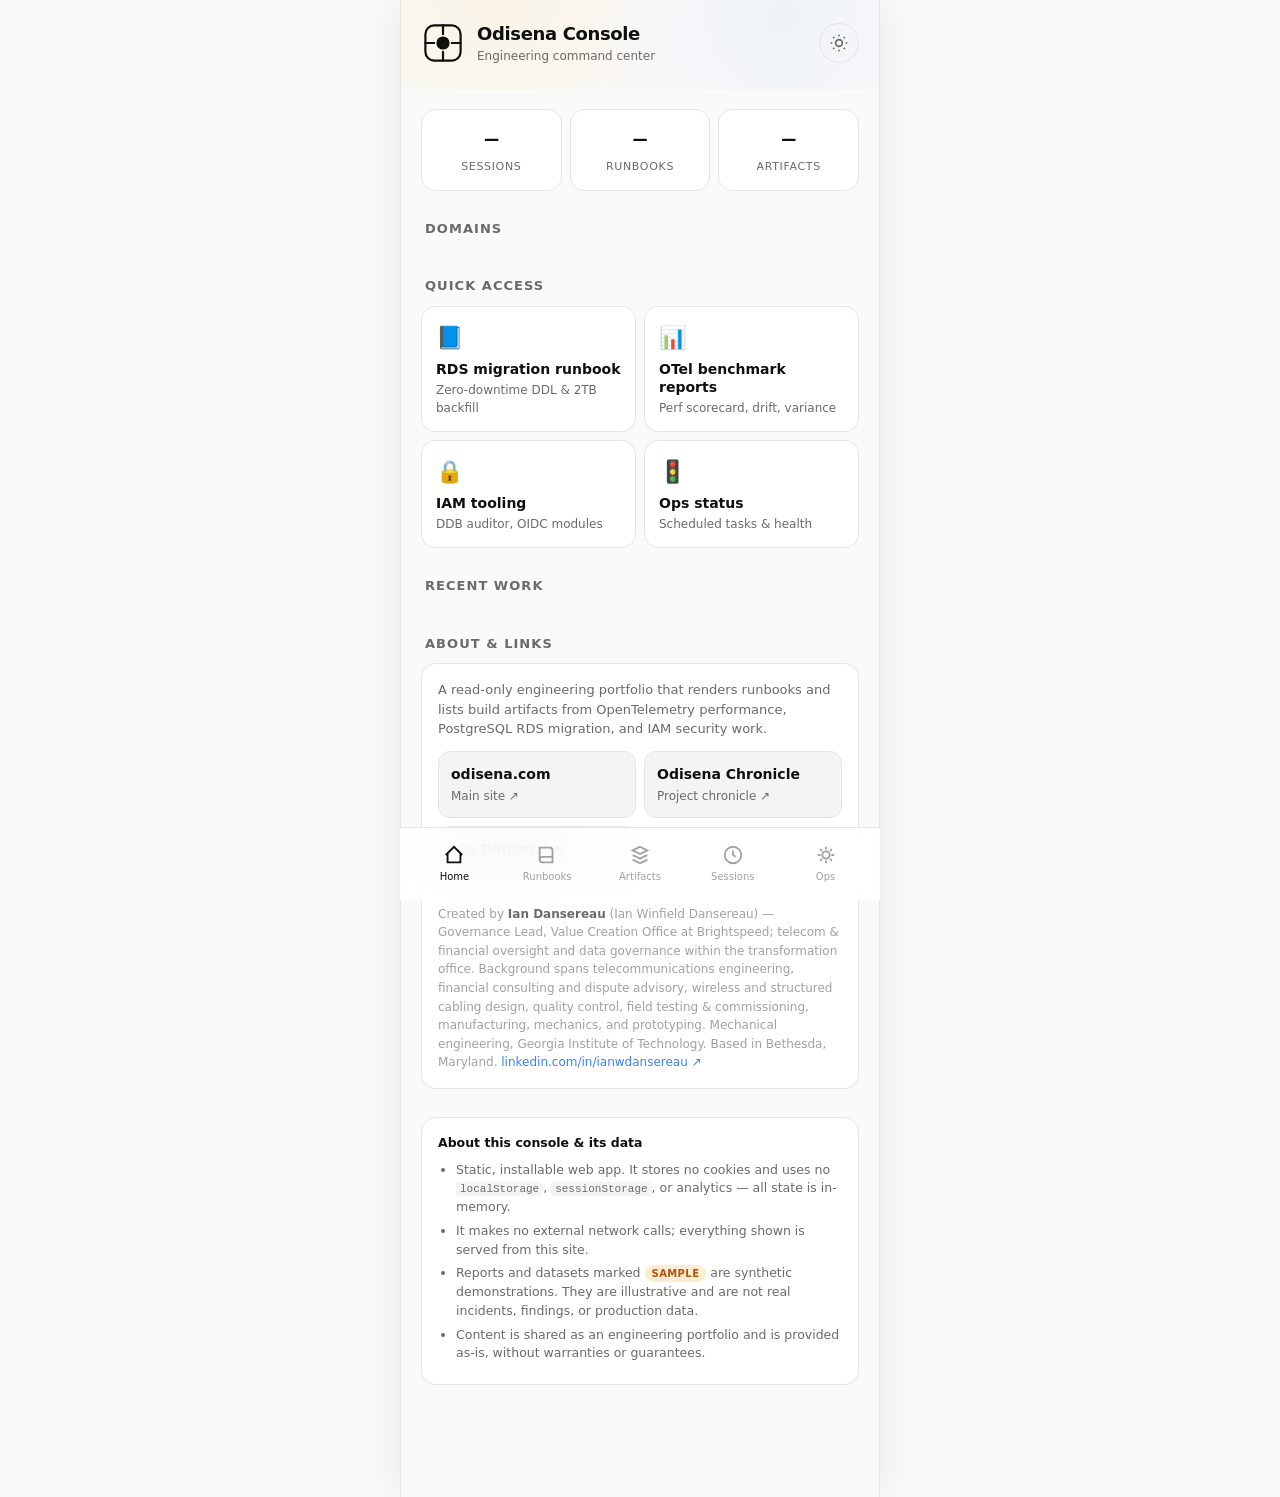
==== commit 8a27b012: "Accurately represent founder Ian Dansereau on public console Add author/Open Graph/Twitter/JSON-LD m" ====
--- a/index.html
+++ b/index.html
@@ -16,20 +16,59 @@
 <meta name="apple-mobile-web-app-status-bar-style" content="black-translucent" />
 <meta name="apple-mobile-web-app-title" content="Odisena" />
 <meta name="mobile-web-app-capable" content="yes" />
-<meta name="description" content="Odisena Console — read-only engineering command center and system-navigation surface for OTel, RDS migration, and IAM work, with a connected map of domains, repositories, deployment surfaces, publication systems, and execution gates." />
+<meta name="description" content="Odisena Console — engineering command center for OTel, RDS migration, and IAM security work. Created by Ian Dansereau." />
+<meta name="author" content="Ian Dansereau" />
 <link rel="canonical" href="https://console.odisena.com/" />
-
-<!-- Open Graph / social. Crawler-consumed metadata; not fetched by the page,
-     so the same-origin CSP img-src does not apply to og:image. -->
+<link rel="author" href="https://www.linkedin.com/in/ianwdansereau" />
+
+<!-- Open Graph -->
 <meta property="og:type" content="website" />
 <meta property="og:site_name" content="Odisena Console" />
-<meta property="og:title" content="Odisena Console — engineering & system map" />
-<meta property="og:description" content="Read-only engineering command center and connected system-navigation map: domains, repositories, deployment surfaces, publication systems, and execution gates with precise live / preview / held / blocked / proposed states." />
+<meta property="og:title" content="Odisena Console" />
+<meta property="og:description" content="A read-only engineering portfolio of OpenTelemetry performance, PostgreSQL RDS migration, and IAM security work. Created by Ian Dansereau." />
 <meta property="og:url" content="https://console.odisena.com/" />
 <meta property="og:image" content="https://console.odisena.com/icons/icon-512.png" />
+
+<!-- Twitter -->
 <meta name="twitter:card" content="summary" />
-<meta name="twitter:title" content="Odisena Console — engineering & system map" />
-<meta name="twitter:description" content="Read-only engineering command center and connected system-navigation map with precise deployment, DNS, publication, and execution-gate states." />
+<meta name="twitter:title" content="Odisena Console" />
+<meta name="twitter:description" content="A read-only engineering portfolio of OpenTelemetry, RDS migration, and IAM security work. Created by Ian Dansereau." />
+<meta name="twitter:image" content="https://console.odisena.com/icons/icon-512.png" />
+
+<!-- Structured data: site + founder identity (source of truth: linkedin.com/in/ianwdansereau) -->
+<script type="application/ld+json">
+{
+  "@context": "https://schema.org",
+  "@graph": [
+    {
+      "@type": "WebSite",
+      "@id": "https://console.odisena.com/#website",
+      "name": "Odisena Console",
+      "url": "https://console.odisena.com/",
+      "description": "Engineering command center for OTel, RDS migration, and IAM security work.",
+      "author": { "@id": "https://console.odisena.com/#ian" }
+    },
+    {
+      "@type": "Person",
+      "@id": "https://console.odisena.com/#ian",
+      "name": "Ian Dansereau",
+      "alternateName": "Ian Winfield Dansereau",
+      "url": "https://www.linkedin.com/in/ianwdansereau",
+      "sameAs": ["https://www.linkedin.com/in/ianwdansereau"],
+      "description": "Telecom & Financial Oversight | Data Governance Lead of Transformation Office",
+      "jobTitle": "Governance Lead, Value Creation Office",
+      "worksFor": { "@type": "Organization", "name": "Brightspeed" },
+      "alumniOf": { "@type": "CollegeOrUniversity", "name": "Georgia Institute of Technology" },
+      "address": {
+        "@type": "PostalAddress",
+        "addressLocality": "Bethesda",
+        "addressRegion": "MD",
+        "addressCountry": "US"
+      }
+    }
+  ]
+}
+</script>
 
 <link rel="manifest" href="manifest.webmanifest" />
 <link rel="apple-touch-icon" href="icons/icon-180.png" />
@@ -81,15 +120,6 @@
     </div>
 
     <div class="section">
-      <div class="section-head">
-        <h2 class="section-title">System status</h2>
-        <button class="section-link" data-nav="system" type="button">System map ›</button>
-      </div>
-      <p class="section-note">Recorded surface states as of the 2026-07-13 registry cutoff — static, not a live health feed.</p>
-      <div class="status-grid" id="home-system"></div>
-    </div>
-
-    <div class="section">
       <h2 class="section-title">Quick access</h2>
       <div class="quick-grid">
         <button class="quick-card" data-nav="runbooks" data-filter="rds">
@@ -107,15 +137,10 @@
           <div class="quick-title">IAM tooling</div>
           <div class="quick-sub">DDB auditor, OIDC modules</div>
         </button>
-        <button class="quick-card" data-nav="system">
-          <div class="quick-emoji">🗺️</div>
-          <div class="quick-title">System map</div>
-          <div class="quick-sub">Domains, repos, gates & links</div>
-        </button>
         <button class="quick-card" data-nav="ops">
           <div class="quick-emoji">🚦</div>
           <div class="quick-title">Ops status</div>
-          <div class="quick-sub">Scheduled tasks & surfaces</div>
+          <div class="quick-sub">Scheduled tasks & health</div>
         </button>
       </div>
     </div>
@@ -128,21 +153,30 @@
     <div class="section">
       <h2 class="section-title">About &amp; links</h2>
       <div class="about-card">
-        <p class="about-intro">A read-only engineering portfolio and system-navigation surface. It renders runbooks and lists build artifacts from OpenTelemetry performance, PostgreSQL RDS migration, and IAM security work, and maps how those connect to Odisena's domains, repositories, deployment surfaces, publication systems, and execution gates.</p>
+        <p class="about-intro">A read-only engineering portfolio that renders runbooks and lists build artifacts from OpenTelemetry performance, PostgreSQL RDS migration, and IAM security work.</p>
         <div class="about-links">
           <a class="about-link" href="https://odisena.com" target="_blank" rel="noopener noreferrer">
             <span class="about-link-title">odisena.com</span>
-            <span class="about-link-sub">Main site · live ↗</span>
+            <span class="about-link-sub">Main site ↗</span>
           </a>
-          <a class="about-link" href="https://chronicle.odisena.com" target="_blank" rel="noopener noreferrer">
-            <span class="about-link-title">chronicle.odisena.com</span>
-            <span class="about-link-sub">Chronicle · live ↗</span>
+          <a class="about-link" href="https://odisena-chronicle.vercel.app" target="_blank" rel="noopener noreferrer">
+            <span class="about-link-title">Odisena Chronicle</span>
+            <span class="about-link-sub">Project chronicle ↗</span>
           </a>
-        </div>
-        <div class="about-note" role="note">
-          <strong>Odisena.World / Helios</strong> is preview-built (WebXR MVP preview-deployed). Its production domain and physical-device validation gates are still pending, so it is intentionally not linked as a live surface here. See the <button class="inline-link" data-nav="system" type="button">System map</button> for its recorded state.
-        </div>
-        <p class="about-attr">Created by Ian Winfield Dansereau.</p>
+          <a class="about-link" href="https://www.linkedin.com/in/ianwdansereau" target="_blank" rel="noopener noreferrer me author">
+            <span class="about-link-title">Ian Dansereau</span>
+            <span class="about-link-sub">LinkedIn ↗</span>
+          </a>
+        </div>
+        <p class="about-attr">
+          Created by <strong>Ian Dansereau</strong> (Ian Winfield Dansereau) — Governance Lead,
+          Value Creation Office at Brightspeed; telecom &amp; financial oversight and data governance
+          within the transformation office. Background spans telecommunications engineering, financial
+          consulting and dispute advisory, wireless and structured cabling design, quality control,
+          field testing &amp; commissioning, manufacturing, mechanics, and prototyping. Mechanical
+          engineering, Georgia Institute of Technology. Based in Bethesda, Maryland.
+          <a href="https://www.linkedin.com/in/ianwdansereau" target="_blank" rel="noopener noreferrer me author">linkedin.com/in/ianwdansereau ↗</a>
+        </p>
       </div>
     </div>
 
@@ -278,68 +312,7 @@
         <div class="ops-card-title">CI/CD workflows built</div>
         <div class="ops-tags" id="ops-workflows"></div>
       </div>
-
-      <div class="ops-card">
-        <div class="ops-card-title">Deployment surfaces &amp; DNS</div>
-        <p class="ops-subnote">Recorded states as of the 2026-07-13 registry cutoff — not a live resolver or uptime check.</p>
-        <div id="ops-surfaces"></div>
-      </div>
-
-      <div class="ops-card">
-        <div class="ops-card-title">Execution gates</div>
-        <p class="ops-subnote">Advisory gate ledger. States are recorded, not polled; no gate is actioned from this console.</p>
-        <div id="ops-gates"></div>
-      </div>
-
-      <div class="ops-card">
-        <div class="ops-card-title">Publication &amp; record systems</div>
-        <div id="ops-publication"></div>
-      </div>
-
-      <div class="ops-card">
-        <div class="ops-card-title">Visual Bible register (advisory)</div>
-        <p class="ops-subnote">Two overlapping counts are recorded from a non-live advisory source and are <strong>preserved as-is, not reconciled</strong>. This console performs no autonomous refresh of the mirror.</p>
-        <dl class="kv">
-          <div><dt>Register (advisory rev 1.4)</dt><dd>40 assets</dd></div>
-          <div><dt>Console mirror <code>visualbibleregister.json</code></dt><dd>30 assets · reported stale</dd></div>
-          <div><dt>Reconciliation</dt><dd>Pending direct inspection — not performed here</dd></div>
-        </dl>
-      </div>
-    </div>
-  </section>
-
-  <!-- System map -->
-  <section id="view-system" class="view" data-view="system">
-    <header class="page-header">
-      <button class="back-btn" data-back aria-label="Back">‹</button>
-      <h1>System map</h1>
-    </header>
-    <p class="ops-note" role="note">A read-only navigation model of the Odisena system: engineering domains, repositories, products, deployment surfaces, DNS, publication systems, and execution gates. States are <strong>recorded as of the 2026-07-13 registry cutoff</strong> — this is illustrative static navigation, not a live telemetry or health feed.</p>
-
-    <div class="search">
-      <input type="search" id="system-search" placeholder="Search nodes…" autocomplete="off" aria-label="Search system nodes" />
-    </div>
-    <div class="chip-row" id="system-chips" aria-label="Filter by node kind"></div>
-
-    <div class="sys-toolbar">
-      <div class="seg" role="group" aria-label="System view mode">
-        <button class="seg-btn seg-active" id="sys-mode-map" type="button" aria-pressed="true">Map</button>
-        <button class="seg-btn" id="sys-mode-list" type="button" aria-pressed="false">List</button>
-      </div>
-    </div>
-
-    <div id="system-detail" class="sys-detail" tabindex="-1" hidden></div>
-
-    <details class="sys-legend" id="system-legend">
-      <summary>State legend</summary>
-      <ul id="system-legend-list"></ul>
-    </details>
-
-    <div class="sys-map-wrap" id="system-map-wrap">
-      <div class="sys-map" id="system-map" role="group" aria-label="Relationship map. Connector lines are decorative; use List view for a text description of every relationship."></div>
-    </div>
-
-    <div class="sys-list" id="system-list" hidden></div>
+    </div>
   </section>
 
 </div>
@@ -370,10 +343,6 @@
     <svg viewBox="0 0 24 24" fill="none" stroke="currentColor" stroke-width="2"><circle cx="12" cy="12" r="9"/><path d="M12 7v5l3 2"/></svg>
     <span>Sessions</span>
   </button>
-  <button class="tab" data-nav="system">
-    <svg viewBox="0 0 24 24" fill="none" stroke="currentColor" stroke-width="2"><circle cx="5" cy="6" r="2.4"/><circle cx="19" cy="6" r="2.4"/><circle cx="12" cy="18" r="2.4"/><path d="M6.8 7.4l3.8 8.4M17.2 7.4l-3.8 8.4M7 6h10"/></svg>
-    <span>System</span>
-  </button>
   <button class="tab" data-nav="ops">
     <svg viewBox="0 0 24 24" fill="none" stroke="currentColor" stroke-width="2"><path d="M12 3v3M12 18v3M3 12h3M18 12h3M5.6 5.6l2.1 2.1M16.3 16.3l2.1 2.1M5.6 18.4l2.1-2.1M16.3 7.7l2.1-2.1"/><circle cx="12" cy="12" r="4"/></svg>
     <span>Ops</span>
--- a/styles.css
+++ b/styles.css
@@ -13,8 +13,8 @@
   --danger: #dc2626;
   --success: #10b981;
   --tabbar-bg: rgba(255,255,255,0.85);
-  --grid-line: rgba(15,15,14,0.05);
-  --edge: rgba(15,15,14,0.22);
+  --hero-grad: radial-gradient(circle at 20% 0%, rgba(245,158,11,.08), transparent 50%),
+               radial-gradient(circle at 80% 20%, rgba(59,130,246,.06), transparent 50%);
   --mono: 'SF Mono', 'JetBrains Mono', ui-monospace, Menlo, Consolas, monospace;
   --sans: -apple-system, BlinkMacSystemFont, 'Inter', system-ui, sans-serif;
   --safe-top: env(safe-area-inset-top, 0px);
@@ -30,8 +30,8 @@
   --text-sub: #a1a1aa;
   --text-dim: #6b7280;
   --tabbar-bg: rgba(10,10,10,0.85);
-  --grid-line: rgba(245,245,244,0.05);
-  --edge: rgba(245,245,244,0.22);
+  --hero-grad: radial-gradient(circle at 20% 0%, rgba(245,158,11,.14), transparent 50%),
+               radial-gradient(circle at 80% 20%, rgba(59,130,246,.10), transparent 50%);
 }
 
 * { box-sizing: border-box; -webkit-tap-highlight-color: transparent; }
@@ -62,15 +62,7 @@
 @keyframes fadein { from { opacity: 0; transform: translateY(6px); } to { opacity: 1; transform: none; } }
 
 /* ===== Hero (home) ===== */
-/* Precise technical surface: a faint measured grid, not a blurred gradient. */
-.hero {
-  background:
-    linear-gradient(var(--grid-line) 1px, transparent 1px) 0 0 / 100% 22px,
-    linear-gradient(90deg, var(--grid-line) 1px, transparent 1px) 0 0 / 22px 100%,
-    var(--bg-elev);
-  border-bottom: 1px solid var(--border);
-  margin: 0 -20px; padding: 20px 20px 24px;
-}
+.hero { background: var(--hero-grad); margin: 0 -20px; padding: 20px 20px 24px; }
 .hero-inner { display: flex; align-items: center; justify-content: space-between; gap: 16px; }
 .brand { display: flex; align-items: center; gap: 12px; }
 .logo { width: 44px; height: 44px; color: var(--text); flex-shrink: 0; }
@@ -390,7 +382,10 @@
 .about-link:active { opacity: .85; }
 .about-link-title { display: block; font-weight: 600; font-size: 14px; }
 .about-link-sub { display: block; font-size: 12px; color: var(--text-sub); margin-top: 2px; }
-.about-attr { font-size: 12px; color: var(--text-dim); margin: 12px 0 0; }
+.about-attr { font-size: 12px; line-height: 1.55; color: var(--text-dim); margin: 12px 0 0; }
+.about-attr strong { color: var(--text-sub); }
+.about-attr a { color: var(--accent-2); text-decoration: none; }
+.about-attr a:active { text-decoration: underline; }
 
 /* ===== Disclaimer ===== */
 .disclaimer {
@@ -402,133 +397,3 @@
 .disclaimer li { margin: 5px 0; }
 .disclaimer code { font-family: var(--mono); font-size: 11px; background: var(--bg-elev-2); padding: 1px 4px; border-radius: 4px; }
 .disclaimer .badge { margin-left: 0; }
-
-/* ===== Section head + inline links ===== */
-.section-head { display: flex; align-items: baseline; justify-content: space-between; gap: 12px; margin-bottom: 4px; }
-.section-head .section-title { margin: 0 0 0 4px; }
-.section-link { font-size: 12px; font-weight: 600; color: var(--accent); flex-shrink: 0; }
-.section-link:active { opacity: .7; }
-.section-note { font-size: 12px; color: var(--text-sub); margin: 0 4px 10px; }
-.inline-link { color: var(--accent); font-weight: 600; text-decoration: underline; text-underline-offset: 2px; }
-
-/* ===== State badge / dot (shared) ===== */
-.state-badge {
-  display: inline-flex; align-items: center; gap: 5px;
-  font-size: 11px; font-weight: 600; letter-spacing: .02em;
-  padding: 2px 8px 2px 6px; border-radius: 20px;
-  background: var(--bg-elev-2); border: 1px solid var(--border); color: var(--text-sub);
-  white-space: nowrap;
-}
-.state-dot { width: 8px; height: 8px; border-radius: 50%; flex-shrink: 0; }
-
-/* ===== Status rows (home + ops) ===== */
-.status-grid { display: flex; flex-direction: column; gap: 6px; }
-.status-row {
-  display: flex; align-items: center; gap: 10px; width: 100%; text-align: left;
-  background: var(--bg-elev); border: 1px solid var(--border); border-radius: 12px;
-  padding: 11px 14px; color: var(--text);
-}
-button.status-row { transition: transform .1s, background .15s; }
-button.status-row:active { transform: scale(0.99); background: var(--bg-elev-2); }
-.status-row .state-dot { margin-top: 1px; }
-.status-row-body { flex: 1; min-width: 0; }
-.status-row-name { display: block; font-weight: 600; font-size: 14px; line-height: 1.25; }
-.status-row-sub { display: block; font-size: 12px; color: var(--text-sub); margin-top: 2px; }
-.status-row-state {
-  font-size: 11px; font-weight: 600; color: var(--text-sub); flex-shrink: 0;
-  font-family: var(--mono); text-transform: uppercase; letter-spacing: .04em;
-}
-
-/* ===== Ops additions ===== */
-.ops-subnote { font-size: 12px; line-height: 1.45; color: var(--text-sub); margin: -4px 0 12px; }
-.kv { margin: 0; display: flex; flex-direction: column; gap: 0; }
-.kv > div { display: flex; justify-content: space-between; gap: 12px; padding: 9px 0; border-top: 1px solid var(--border); }
-.kv > div:first-child { border-top: none; }
-.kv dt { color: var(--text-sub); font-size: 12.5px; margin: 0; }
-.kv dd { margin: 0; font-size: 12.5px; font-weight: 600; text-align: right; }
-.kv code { font-family: var(--mono); font-size: 11px; background: var(--bg-elev-2); padding: 1px 4px; border-radius: 4px; }
-
-/* ===== About note ===== */
-.about-note {
-  margin-top: 12px; font-size: 12.5px; line-height: 1.5; color: var(--text-sub);
-  background: var(--bg-elev-2); border: 1px solid var(--border); border-radius: 12px; padding: 12px 14px;
-}
-.about-note strong { color: var(--text); }
-
-/* ===== System view ===== */
-.sys-toolbar { display: flex; justify-content: flex-end; margin: 0 0 10px; }
-.seg { display: inline-flex; background: var(--bg-elev-2); border: 1px solid var(--border); border-radius: 10px; padding: 2px; }
-.seg-btn {
-  font-size: 13px; font-weight: 600; color: var(--text-sub);
-  padding: 6px 16px; border-radius: 8px; transition: color .15s, background .15s;
-}
-.seg-active { background: var(--bg-elev); color: var(--text); box-shadow: 0 1px 2px rgba(0,0,0,.08); }
-
-.sys-legend {
-  background: var(--bg-elev); border: 1px solid var(--border); border-radius: 12px;
-  padding: 10px 14px; margin-bottom: 12px; font-size: 12.5px;
-}
-.sys-legend summary { font-weight: 600; cursor: pointer; color: var(--text); }
-.sys-legend ul { list-style: none; margin: 10px 0 2px; padding: 0; display: flex; flex-direction: column; gap: 7px; }
-.sys-legend li { display: flex; align-items: baseline; gap: 8px; color: var(--text-sub); line-height: 1.4; }
-.sys-legend li .state-dot { align-self: center; }
-.sys-legend strong { color: var(--text); font-weight: 600; }
-
-/* Selected-node detail */
-.sys-detail {
-  background: var(--bg-elev); border: 1px solid var(--accent); border-radius: 14px;
-  padding: 14px 16px; margin-bottom: 12px; outline: none;
-}
-.sys-detail-head { display: flex; align-items: center; justify-content: space-between; gap: 12px; }
-.sys-detail-kind { font-size: 11px; font-weight: 600; text-transform: uppercase; letter-spacing: .08em; color: var(--text-sub); }
-.sys-detail-close { font-size: 22px; line-height: 1; color: var(--text-sub); padding: 0 4px; }
-.sys-detail-title { font-size: 18px; font-weight: 700; letter-spacing: -0.01em; margin: 4px 0 8px; }
-.sys-detail-state { display: flex; align-items: center; gap: 10px; flex-wrap: wrap; }
-.sys-detail-state-desc { font-size: 12px; color: var(--text-sub); }
-.sys-detail-body { font-size: 13px; line-height: 1.5; color: var(--text-sub); margin: 10px 0; }
-.sys-detail-link { display: inline-block; font-family: var(--mono); font-size: 12px; color: var(--accent); font-weight: 600; margin-bottom: 8px; }
-
-/* Map */
-.sys-map-wrap { overflow-x: auto; -webkit-overflow-scrolling: touch; border: 1px solid var(--border); border-radius: 14px; background: var(--bg-elev); }
-.sys-map { position: relative; min-width: 680px; padding: 16px; }
-.sys-edges { position: absolute; inset: 0; z-index: 0; pointer-events: none; }
-.sys-edge { stroke: var(--edge); stroke-width: 1.4; opacity: .5; }
-.sys-edge-active { stroke: var(--accent); stroke-width: 2; opacity: 1; }
-.sys-cols { position: relative; z-index: 1; display: flex; gap: 18px; align-items: flex-start; }
-.sys-col { flex: 1; min-width: 150px; display: flex; flex-direction: column; gap: 8px; }
-.sys-col-title {
-  font-size: 10px; font-weight: 700; text-transform: uppercase; letter-spacing: .07em;
-  color: var(--text-dim); padding-bottom: 4px; border-bottom: 1px solid var(--border); margin-bottom: 2px;
-}
-.sys-node {
-  display: flex; align-items: flex-start; gap: 8px; text-align: left; width: 100%;
-  background: var(--bg-elev-2); border: 1px solid var(--border); border-radius: 10px;
-  padding: 9px 10px; transition: border-color .15s, transform .1s;
-}
-.sys-node:active { transform: scale(0.98); }
-.sys-node.is-selected { border-color: var(--accent); box-shadow: 0 0 0 1px var(--accent); }
-.sys-node-dot { width: 8px; height: 8px; border-radius: 50%; margin-top: 4px; flex-shrink: 0; }
-.sys-node-body { min-width: 0; }
-.sys-node-label { display: block; font-size: 12.5px; font-weight: 600; line-height: 1.25; }
-.sys-node-state { display: block; font-size: 10px; color: var(--text-sub); font-family: var(--mono); text-transform: uppercase; letter-spacing: .04em; margin-top: 1px; }
-
-/* List */
-.sys-list { display: flex; flex-direction: column; gap: 20px; }
-.sys-group-title { font-size: 13px; font-weight: 700; text-transform: uppercase; letter-spacing: .06em; color: var(--text-sub); margin: 0 0 8px 2px; }
-.sys-row { background: var(--bg-elev); border: 1px solid var(--border); border-radius: 12px; padding: 12px 14px; margin-bottom: 6px; }
-.sys-row-head { display: flex; align-items: center; justify-content: space-between; gap: 10px; }
-.sys-row-name { font-weight: 600; font-size: 14px; }
-.sys-row-sub { font-size: 12px; color: var(--text-sub); margin-top: 3px; }
-.sys-row-detail { font-size: 12.5px; line-height: 1.5; color: var(--text-sub); margin-top: 6px; }
-.sys-row-rels { display: flex; flex-wrap: wrap; gap: 6px; align-items: center; margin-top: 10px; }
-.sys-row-rels-label { font-size: 10px; font-weight: 700; text-transform: uppercase; letter-spacing: .06em; color: var(--text-dim); }
-.sys-rel {
-  font-size: 11px; font-family: var(--mono); color: var(--accent-2);
-  background: var(--bg-elev-2); border: 1px solid var(--border); border-radius: 6px; padding: 3px 8px;
-}
-.sys-rel:active { background: var(--border); }
-.sys-row-link { display: inline-block; margin-top: 10px; font-family: var(--mono); font-size: 12px; color: var(--accent); font-weight: 600; text-decoration: none; }
-
-@media (prefers-reduced-motion: reduce) {
-  .view, .install-banner { animation: none; }
-}
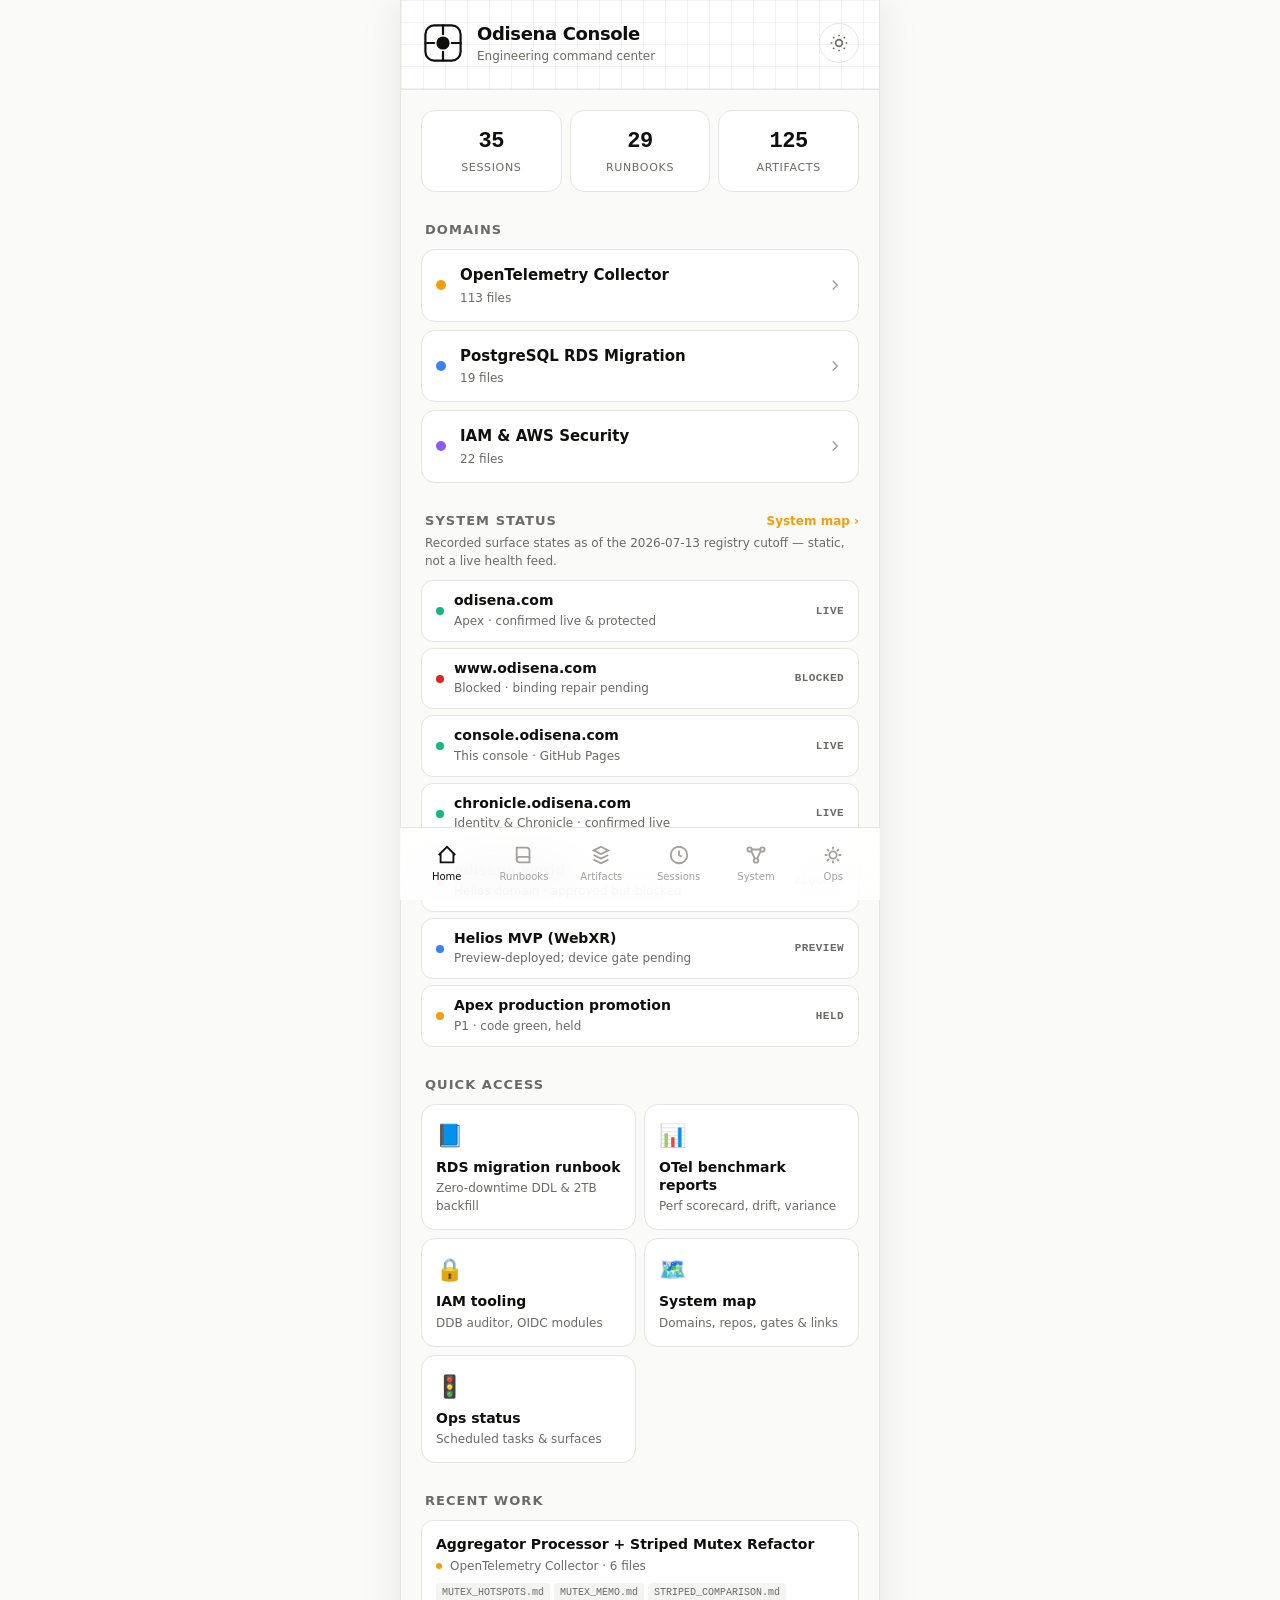
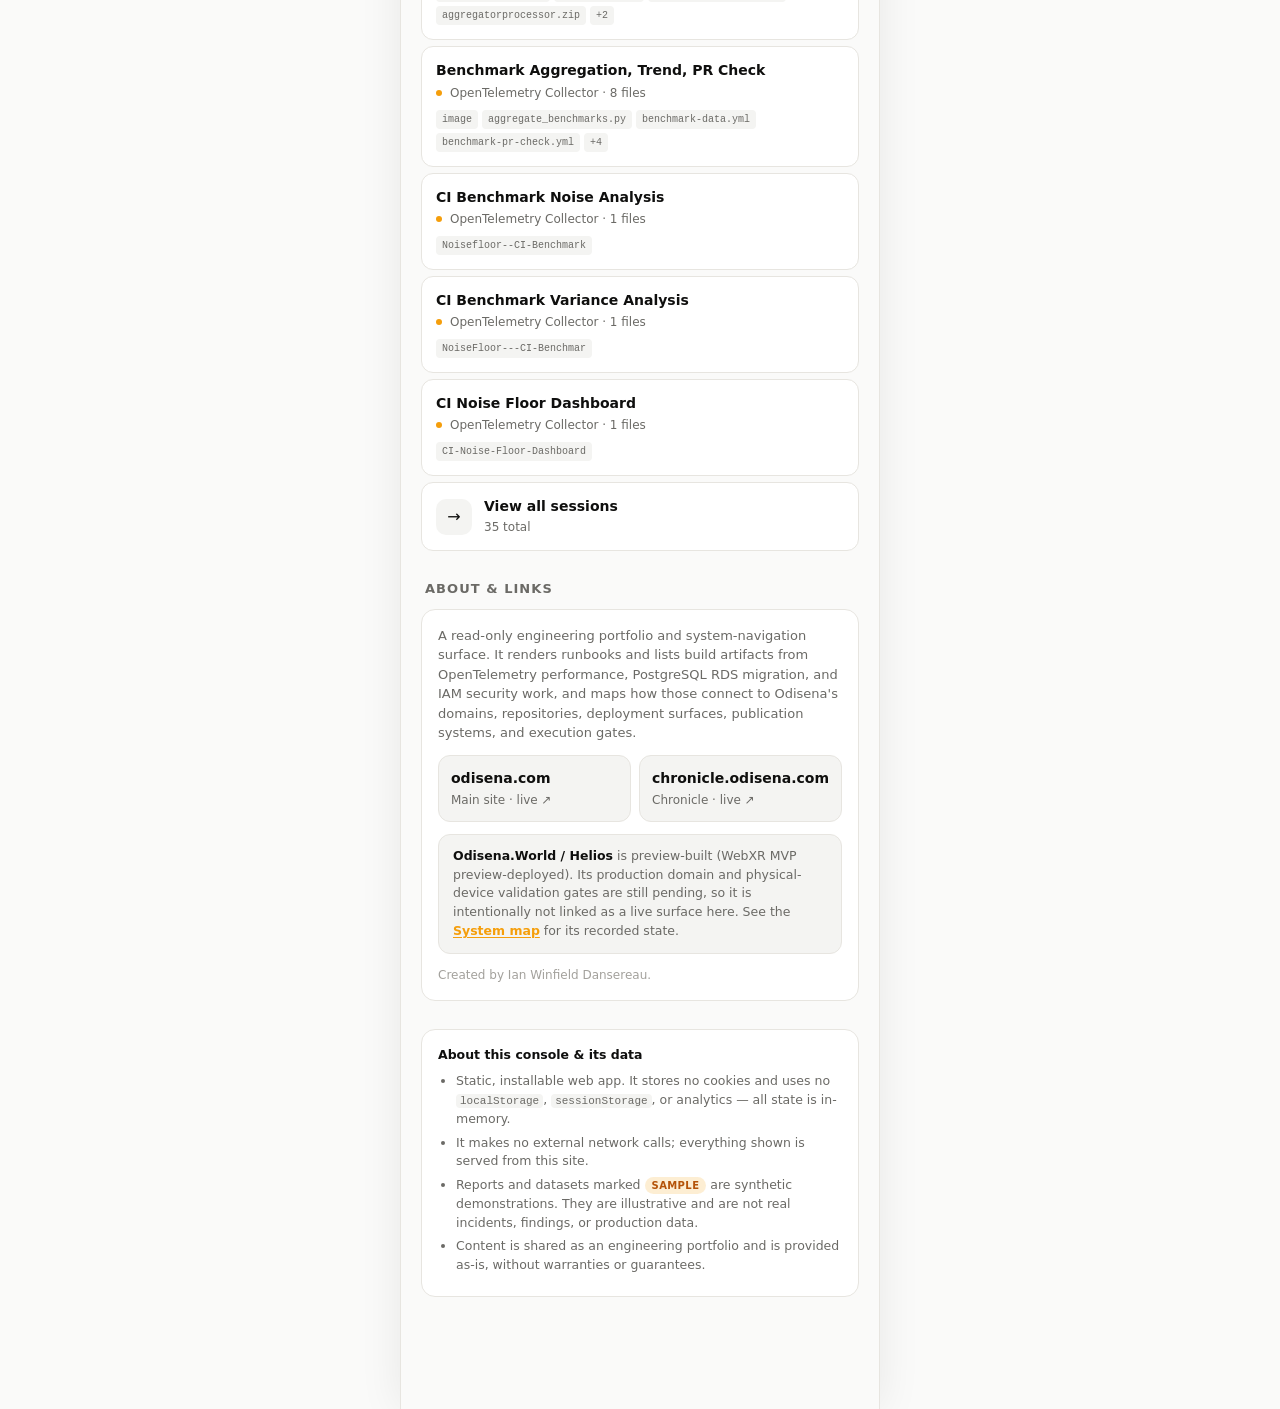
==== commit 6710c76f: "System map surface + runbook HTML sanitizer (#20) * Add System map surface and enrich all console pa" ====
--- a/index.html
+++ b/index.html
@@ -16,59 +16,20 @@
 <meta name="apple-mobile-web-app-status-bar-style" content="black-translucent" />
 <meta name="apple-mobile-web-app-title" content="Odisena" />
 <meta name="mobile-web-app-capable" content="yes" />
-<meta name="description" content="Odisena Console — engineering command center for OTel, RDS migration, and IAM security work. Created by Ian Dansereau." />
-<meta name="author" content="Ian Dansereau" />
+<meta name="description" content="Odisena Console — read-only engineering command center and system-navigation surface for OTel, RDS migration, and IAM work, with a connected map of domains, repositories, deployment surfaces, publication systems, and execution gates." />
 <link rel="canonical" href="https://console.odisena.com/" />
-<link rel="author" href="https://www.linkedin.com/in/ianwdansereau" />
-
-<!-- Open Graph -->
+
+<!-- Open Graph / social. Crawler-consumed metadata; not fetched by the page,
+     so the same-origin CSP img-src does not apply to og:image. -->
 <meta property="og:type" content="website" />
 <meta property="og:site_name" content="Odisena Console" />
-<meta property="og:title" content="Odisena Console" />
-<meta property="og:description" content="A read-only engineering portfolio of OpenTelemetry performance, PostgreSQL RDS migration, and IAM security work. Created by Ian Dansereau." />
+<meta property="og:title" content="Odisena Console — engineering & system map" />
+<meta property="og:description" content="Read-only engineering command center and connected system-navigation map: domains, repositories, deployment surfaces, publication systems, and execution gates with precise live / preview / held / blocked / proposed states." />
 <meta property="og:url" content="https://console.odisena.com/" />
 <meta property="og:image" content="https://console.odisena.com/icons/icon-512.png" />
-
-<!-- Twitter -->
 <meta name="twitter:card" content="summary" />
-<meta name="twitter:title" content="Odisena Console" />
-<meta name="twitter:description" content="A read-only engineering portfolio of OpenTelemetry, RDS migration, and IAM security work. Created by Ian Dansereau." />
-<meta name="twitter:image" content="https://console.odisena.com/icons/icon-512.png" />
-
-<!-- Structured data: site + founder identity (source of truth: linkedin.com/in/ianwdansereau) -->
-<script type="application/ld+json">
-{
-  "@context": "https://schema.org",
-  "@graph": [
-    {
-      "@type": "WebSite",
-      "@id": "https://console.odisena.com/#website",
-      "name": "Odisena Console",
-      "url": "https://console.odisena.com/",
-      "description": "Engineering command center for OTel, RDS migration, and IAM security work.",
-      "author": { "@id": "https://console.odisena.com/#ian" }
-    },
-    {
-      "@type": "Person",
-      "@id": "https://console.odisena.com/#ian",
-      "name": "Ian Dansereau",
-      "alternateName": "Ian Winfield Dansereau",
-      "url": "https://www.linkedin.com/in/ianwdansereau",
-      "sameAs": ["https://www.linkedin.com/in/ianwdansereau"],
-      "description": "Telecom & Financial Oversight | Data Governance Lead of Transformation Office",
-      "jobTitle": "Governance Lead, Value Creation Office",
-      "worksFor": { "@type": "Organization", "name": "Brightspeed" },
-      "alumniOf": { "@type": "CollegeOrUniversity", "name": "Georgia Institute of Technology" },
-      "address": {
-        "@type": "PostalAddress",
-        "addressLocality": "Bethesda",
-        "addressRegion": "MD",
-        "addressCountry": "US"
-      }
-    }
-  ]
-}
-</script>
+<meta name="twitter:title" content="Odisena Console — engineering & system map" />
+<meta name="twitter:description" content="Read-only engineering command center and connected system-navigation map with precise deployment, DNS, publication, and execution-gate states." />
 
 <link rel="manifest" href="manifest.webmanifest" />
 <link rel="apple-touch-icon" href="icons/icon-180.png" />
@@ -120,6 +81,15 @@
     </div>
 
     <div class="section">
+      <div class="section-head">
+        <h2 class="section-title">System status</h2>
+        <button class="section-link" data-nav="system" type="button">System map ›</button>
+      </div>
+      <p class="section-note">Recorded surface states as of the 2026-07-13 registry cutoff — static, not a live health feed.</p>
+      <div class="status-grid" id="home-system"></div>
+    </div>
+
+    <div class="section">
       <h2 class="section-title">Quick access</h2>
       <div class="quick-grid">
         <button class="quick-card" data-nav="runbooks" data-filter="rds">
@@ -137,10 +107,15 @@
           <div class="quick-title">IAM tooling</div>
           <div class="quick-sub">DDB auditor, OIDC modules</div>
         </button>
+        <button class="quick-card" data-nav="system">
+          <div class="quick-emoji">🗺️</div>
+          <div class="quick-title">System map</div>
+          <div class="quick-sub">Domains, repos, gates & links</div>
+        </button>
         <button class="quick-card" data-nav="ops">
           <div class="quick-emoji">🚦</div>
           <div class="quick-title">Ops status</div>
-          <div class="quick-sub">Scheduled tasks & health</div>
+          <div class="quick-sub">Scheduled tasks & surfaces</div>
         </button>
       </div>
     </div>
@@ -153,30 +128,21 @@
     <div class="section">
       <h2 class="section-title">About &amp; links</h2>
       <div class="about-card">
-        <p class="about-intro">A read-only engineering portfolio that renders runbooks and lists build artifacts from OpenTelemetry performance, PostgreSQL RDS migration, and IAM security work.</p>
+        <p class="about-intro">A read-only engineering portfolio and system-navigation surface. It renders runbooks and lists build artifacts from OpenTelemetry performance, PostgreSQL RDS migration, and IAM security work, and maps how those connect to Odisena's domains, repositories, deployment surfaces, publication systems, and execution gates.</p>
         <div class="about-links">
           <a class="about-link" href="https://odisena.com" target="_blank" rel="noopener noreferrer">
             <span class="about-link-title">odisena.com</span>
-            <span class="about-link-sub">Main site ↗</span>
+            <span class="about-link-sub">Main site · live ↗</span>
           </a>
-          <a class="about-link" href="https://odisena-chronicle.vercel.app" target="_blank" rel="noopener noreferrer">
-            <span class="about-link-title">Odisena Chronicle</span>
-            <span class="about-link-sub">Project chronicle ↗</span>
+          <a class="about-link" href="https://chronicle.odisena.com" target="_blank" rel="noopener noreferrer">
+            <span class="about-link-title">chronicle.odisena.com</span>
+            <span class="about-link-sub">Chronicle · live ↗</span>
           </a>
-          <a class="about-link" href="https://www.linkedin.com/in/ianwdansereau" target="_blank" rel="noopener noreferrer me author">
-            <span class="about-link-title">Ian Dansereau</span>
-            <span class="about-link-sub">LinkedIn ↗</span>
-          </a>
-        </div>
-        <p class="about-attr">
-          Created by <strong>Ian Dansereau</strong> (Ian Winfield Dansereau) — Governance Lead,
-          Value Creation Office at Brightspeed; telecom &amp; financial oversight and data governance
-          within the transformation office. Background spans telecommunications engineering, financial
-          consulting and dispute advisory, wireless and structured cabling design, quality control,
-          field testing &amp; commissioning, manufacturing, mechanics, and prototyping. Mechanical
-          engineering, Georgia Institute of Technology. Based in Bethesda, Maryland.
-          <a href="https://www.linkedin.com/in/ianwdansereau" target="_blank" rel="noopener noreferrer me author">linkedin.com/in/ianwdansereau ↗</a>
-        </p>
+        </div>
+        <div class="about-note" role="note">
+          <strong>Odisena.World / Helios</strong> is preview-built (WebXR MVP preview-deployed). Its production domain and physical-device validation gates are still pending, so it is intentionally not linked as a live surface here. See the <button class="inline-link" data-nav="system" type="button">System map</button> for its recorded state.
+        </div>
+        <p class="about-attr">Created by Ian Winfield Dansereau.</p>
       </div>
     </div>
 
@@ -312,7 +278,68 @@
         <div class="ops-card-title">CI/CD workflows built</div>
         <div class="ops-tags" id="ops-workflows"></div>
       </div>
-    </div>
+
+      <div class="ops-card">
+        <div class="ops-card-title">Deployment surfaces &amp; DNS</div>
+        <p class="ops-subnote">Recorded states as of the 2026-07-13 registry cutoff — not a live resolver or uptime check.</p>
+        <div id="ops-surfaces"></div>
+      </div>
+
+      <div class="ops-card">
+        <div class="ops-card-title">Execution gates</div>
+        <p class="ops-subnote">Advisory gate ledger. States are recorded, not polled; no gate is actioned from this console.</p>
+        <div id="ops-gates"></div>
+      </div>
+
+      <div class="ops-card">
+        <div class="ops-card-title">Publication &amp; record systems</div>
+        <div id="ops-publication"></div>
+      </div>
+
+      <div class="ops-card">
+        <div class="ops-card-title">Visual Bible register (advisory)</div>
+        <p class="ops-subnote">Two overlapping counts are recorded from a non-live advisory source and are <strong>preserved as-is, not reconciled</strong>. This console performs no autonomous refresh of the mirror.</p>
+        <dl class="kv">
+          <div><dt>Register (advisory rev 1.4)</dt><dd>40 assets</dd></div>
+          <div><dt>Console mirror <code>visualbibleregister.json</code></dt><dd>30 assets · reported stale</dd></div>
+          <div><dt>Reconciliation</dt><dd>Pending direct inspection — not performed here</dd></div>
+        </dl>
+      </div>
+    </div>
+  </section>
+
+  <!-- System map -->
+  <section id="view-system" class="view" data-view="system">
+    <header class="page-header">
+      <button class="back-btn" data-back aria-label="Back">‹</button>
+      <h1>System map</h1>
+    </header>
+    <p class="ops-note" role="note">A read-only navigation model of the Odisena system: engineering domains, repositories, products, deployment surfaces, DNS, publication systems, and execution gates. States are <strong>recorded as of the 2026-07-13 registry cutoff</strong> — this is illustrative static navigation, not a live telemetry or health feed.</p>
+
+    <div class="search">
+      <input type="search" id="system-search" placeholder="Search nodes…" autocomplete="off" aria-label="Search system nodes" />
+    </div>
+    <div class="chip-row" id="system-chips" aria-label="Filter by node kind"></div>
+
+    <div class="sys-toolbar">
+      <div class="seg" role="group" aria-label="System view mode">
+        <button class="seg-btn seg-active" id="sys-mode-map" type="button" aria-pressed="true">Map</button>
+        <button class="seg-btn" id="sys-mode-list" type="button" aria-pressed="false">List</button>
+      </div>
+    </div>
+
+    <div id="system-detail" class="sys-detail" tabindex="-1" hidden></div>
+
+    <details class="sys-legend" id="system-legend">
+      <summary>State legend</summary>
+      <ul id="system-legend-list"></ul>
+    </details>
+
+    <div class="sys-map-wrap" id="system-map-wrap">
+      <div class="sys-map" id="system-map" role="group" aria-label="Relationship map. Connector lines are decorative; use List view for a text description of every relationship."></div>
+    </div>
+
+    <div class="sys-list" id="system-list" hidden></div>
   </section>
 
 </div>
@@ -343,6 +370,10 @@
     <svg viewBox="0 0 24 24" fill="none" stroke="currentColor" stroke-width="2"><circle cx="12" cy="12" r="9"/><path d="M12 7v5l3 2"/></svg>
     <span>Sessions</span>
   </button>
+  <button class="tab" data-nav="system">
+    <svg viewBox="0 0 24 24" fill="none" stroke="currentColor" stroke-width="2"><circle cx="5" cy="6" r="2.4"/><circle cx="19" cy="6" r="2.4"/><circle cx="12" cy="18" r="2.4"/><path d="M6.8 7.4l3.8 8.4M17.2 7.4l-3.8 8.4M7 6h10"/></svg>
+    <span>System</span>
+  </button>
   <button class="tab" data-nav="ops">
     <svg viewBox="0 0 24 24" fill="none" stroke="currentColor" stroke-width="2"><path d="M12 3v3M12 18v3M3 12h3M18 12h3M5.6 5.6l2.1 2.1M16.3 16.3l2.1 2.1M5.6 18.4l2.1-2.1M16.3 7.7l2.1-2.1"/><circle cx="12" cy="12" r="4"/></svg>
     <span>Ops</span>
--- a/styles.css
+++ b/styles.css
@@ -13,8 +13,8 @@
   --danger: #dc2626;
   --success: #10b981;
   --tabbar-bg: rgba(255,255,255,0.85);
-  --hero-grad: radial-gradient(circle at 20% 0%, rgba(245,158,11,.08), transparent 50%),
-               radial-gradient(circle at 80% 20%, rgba(59,130,246,.06), transparent 50%);
+  --grid-line: rgba(15,15,14,0.05);
+  --edge: rgba(15,15,14,0.22);
   --mono: 'SF Mono', 'JetBrains Mono', ui-monospace, Menlo, Consolas, monospace;
   --sans: -apple-system, BlinkMacSystemFont, 'Inter', system-ui, sans-serif;
   --safe-top: env(safe-area-inset-top, 0px);
@@ -30,8 +30,8 @@
   --text-sub: #a1a1aa;
   --text-dim: #6b7280;
   --tabbar-bg: rgba(10,10,10,0.85);
-  --hero-grad: radial-gradient(circle at 20% 0%, rgba(245,158,11,.14), transparent 50%),
-               radial-gradient(circle at 80% 20%, rgba(59,130,246,.10), transparent 50%);
+  --grid-line: rgba(245,245,244,0.05);
+  --edge: rgba(245,245,244,0.22);
 }
 
 * { box-sizing: border-box; -webkit-tap-highlight-color: transparent; }
@@ -62,7 +62,15 @@
 @keyframes fadein { from { opacity: 0; transform: translateY(6px); } to { opacity: 1; transform: none; } }
 
 /* ===== Hero (home) ===== */
-.hero { background: var(--hero-grad); margin: 0 -20px; padding: 20px 20px 24px; }
+/* Precise technical surface: a faint measured grid, not a blurred gradient. */
+.hero {
+  background:
+    linear-gradient(var(--grid-line) 1px, transparent 1px) 0 0 / 100% 22px,
+    linear-gradient(90deg, var(--grid-line) 1px, transparent 1px) 0 0 / 22px 100%,
+    var(--bg-elev);
+  border-bottom: 1px solid var(--border);
+  margin: 0 -20px; padding: 20px 20px 24px;
+}
 .hero-inner { display: flex; align-items: center; justify-content: space-between; gap: 16px; }
 .brand { display: flex; align-items: center; gap: 12px; }
 .logo { width: 44px; height: 44px; color: var(--text); flex-shrink: 0; }
@@ -382,10 +390,7 @@
 .about-link:active { opacity: .85; }
 .about-link-title { display: block; font-weight: 600; font-size: 14px; }
 .about-link-sub { display: block; font-size: 12px; color: var(--text-sub); margin-top: 2px; }
-.about-attr { font-size: 12px; line-height: 1.55; color: var(--text-dim); margin: 12px 0 0; }
-.about-attr strong { color: var(--text-sub); }
-.about-attr a { color: var(--accent-2); text-decoration: none; }
-.about-attr a:active { text-decoration: underline; }
+.about-attr { font-size: 12px; color: var(--text-dim); margin: 12px 0 0; }
 
 /* ===== Disclaimer ===== */
 .disclaimer {
@@ -397,3 +402,133 @@
 .disclaimer li { margin: 5px 0; }
 .disclaimer code { font-family: var(--mono); font-size: 11px; background: var(--bg-elev-2); padding: 1px 4px; border-radius: 4px; }
 .disclaimer .badge { margin-left: 0; }
+
+/* ===== Section head + inline links ===== */
+.section-head { display: flex; align-items: baseline; justify-content: space-between; gap: 12px; margin-bottom: 4px; }
+.section-head .section-title { margin: 0 0 0 4px; }
+.section-link { font-size: 12px; font-weight: 600; color: var(--accent); flex-shrink: 0; }
+.section-link:active { opacity: .7; }
+.section-note { font-size: 12px; color: var(--text-sub); margin: 0 4px 10px; }
+.inline-link { color: var(--accent); font-weight: 600; text-decoration: underline; text-underline-offset: 2px; }
+
+/* ===== State badge / dot (shared) ===== */
+.state-badge {
+  display: inline-flex; align-items: center; gap: 5px;
+  font-size: 11px; font-weight: 600; letter-spacing: .02em;
+  padding: 2px 8px 2px 6px; border-radius: 20px;
+  background: var(--bg-elev-2); border: 1px solid var(--border); color: var(--text-sub);
+  white-space: nowrap;
+}
+.state-dot { width: 8px; height: 8px; border-radius: 50%; flex-shrink: 0; }
+
+/* ===== Status rows (home + ops) ===== */
+.status-grid { display: flex; flex-direction: column; gap: 6px; }
+.status-row {
+  display: flex; align-items: center; gap: 10px; width: 100%; text-align: left;
+  background: var(--bg-elev); border: 1px solid var(--border); border-radius: 12px;
+  padding: 11px 14px; color: var(--text);
+}
+button.status-row { transition: transform .1s, background .15s; }
+button.status-row:active { transform: scale(0.99); background: var(--bg-elev-2); }
+.status-row .state-dot { margin-top: 1px; }
+.status-row-body { flex: 1; min-width: 0; }
+.status-row-name { display: block; font-weight: 600; font-size: 14px; line-height: 1.25; }
+.status-row-sub { display: block; font-size: 12px; color: var(--text-sub); margin-top: 2px; }
+.status-row-state {
+  font-size: 11px; font-weight: 600; color: var(--text-sub); flex-shrink: 0;
+  font-family: var(--mono); text-transform: uppercase; letter-spacing: .04em;
+}
+
+/* ===== Ops additions ===== */
+.ops-subnote { font-size: 12px; line-height: 1.45; color: var(--text-sub); margin: -4px 0 12px; }
+.kv { margin: 0; display: flex; flex-direction: column; gap: 0; }
+.kv > div { display: flex; justify-content: space-between; gap: 12px; padding: 9px 0; border-top: 1px solid var(--border); }
+.kv > div:first-child { border-top: none; }
+.kv dt { color: var(--text-sub); font-size: 12.5px; margin: 0; }
+.kv dd { margin: 0; font-size: 12.5px; font-weight: 600; text-align: right; }
+.kv code { font-family: var(--mono); font-size: 11px; background: var(--bg-elev-2); padding: 1px 4px; border-radius: 4px; }
+
+/* ===== About note ===== */
+.about-note {
+  margin-top: 12px; font-size: 12.5px; line-height: 1.5; color: var(--text-sub);
+  background: var(--bg-elev-2); border: 1px solid var(--border); border-radius: 12px; padding: 12px 14px;
+}
+.about-note strong { color: var(--text); }
+
+/* ===== System view ===== */
+.sys-toolbar { display: flex; justify-content: flex-end; margin: 0 0 10px; }
+.seg { display: inline-flex; background: var(--bg-elev-2); border: 1px solid var(--border); border-radius: 10px; padding: 2px; }
+.seg-btn {
+  font-size: 13px; font-weight: 600; color: var(--text-sub);
+  padding: 6px 16px; border-radius: 8px; transition: color .15s, background .15s;
+}
+.seg-active { background: var(--bg-elev); color: var(--text); box-shadow: 0 1px 2px rgba(0,0,0,.08); }
+
+.sys-legend {
+  background: var(--bg-elev); border: 1px solid var(--border); border-radius: 12px;
+  padding: 10px 14px; margin-bottom: 12px; font-size: 12.5px;
+}
+.sys-legend summary { font-weight: 600; cursor: pointer; color: var(--text); }
+.sys-legend ul { list-style: none; margin: 10px 0 2px; padding: 0; display: flex; flex-direction: column; gap: 7px; }
+.sys-legend li { display: flex; align-items: baseline; gap: 8px; color: var(--text-sub); line-height: 1.4; }
+.sys-legend li .state-dot { align-self: center; }
+.sys-legend strong { color: var(--text); font-weight: 600; }
+
+/* Selected-node detail */
+.sys-detail {
+  background: var(--bg-elev); border: 1px solid var(--accent); border-radius: 14px;
+  padding: 14px 16px; margin-bottom: 12px; outline: none;
+}
+.sys-detail-head { display: flex; align-items: center; justify-content: space-between; gap: 12px; }
+.sys-detail-kind { font-size: 11px; font-weight: 600; text-transform: uppercase; letter-spacing: .08em; color: var(--text-sub); }
+.sys-detail-close { font-size: 22px; line-height: 1; color: var(--text-sub); padding: 0 4px; }
+.sys-detail-title { font-size: 18px; font-weight: 700; letter-spacing: -0.01em; margin: 4px 0 8px; }
+.sys-detail-state { display: flex; align-items: center; gap: 10px; flex-wrap: wrap; }
+.sys-detail-state-desc { font-size: 12px; color: var(--text-sub); }
+.sys-detail-body { font-size: 13px; line-height: 1.5; color: var(--text-sub); margin: 10px 0; }
+.sys-detail-link { display: inline-block; font-family: var(--mono); font-size: 12px; color: var(--accent); font-weight: 600; margin-bottom: 8px; }
+
+/* Map */
+.sys-map-wrap { overflow-x: auto; -webkit-overflow-scrolling: touch; border: 1px solid var(--border); border-radius: 14px; background: var(--bg-elev); }
+.sys-map { position: relative; min-width: 680px; padding: 16px; }
+.sys-edges { position: absolute; inset: 0; z-index: 0; pointer-events: none; }
+.sys-edge { stroke: var(--edge); stroke-width: 1.4; opacity: .5; }
+.sys-edge-active { stroke: var(--accent); stroke-width: 2; opacity: 1; }
+.sys-cols { position: relative; z-index: 1; display: flex; gap: 18px; align-items: flex-start; }
+.sys-col { flex: 1; min-width: 150px; display: flex; flex-direction: column; gap: 8px; }
+.sys-col-title {
+  font-size: 10px; font-weight: 700; text-transform: uppercase; letter-spacing: .07em;
+  color: var(--text-dim); padding-bottom: 4px; border-bottom: 1px solid var(--border); margin-bottom: 2px;
+}
+.sys-node {
+  display: flex; align-items: flex-start; gap: 8px; text-align: left; width: 100%;
+  background: var(--bg-elev-2); border: 1px solid var(--border); border-radius: 10px;
+  padding: 9px 10px; transition: border-color .15s, transform .1s;
+}
+.sys-node:active { transform: scale(0.98); }
+.sys-node.is-selected { border-color: var(--accent); box-shadow: 0 0 0 1px var(--accent); }
+.sys-node-dot { width: 8px; height: 8px; border-radius: 50%; margin-top: 4px; flex-shrink: 0; }
+.sys-node-body { min-width: 0; }
+.sys-node-label { display: block; font-size: 12.5px; font-weight: 600; line-height: 1.25; }
+.sys-node-state { display: block; font-size: 10px; color: var(--text-sub); font-family: var(--mono); text-transform: uppercase; letter-spacing: .04em; margin-top: 1px; }
+
+/* List */
+.sys-list { display: flex; flex-direction: column; gap: 20px; }
+.sys-group-title { font-size: 13px; font-weight: 700; text-transform: uppercase; letter-spacing: .06em; color: var(--text-sub); margin: 0 0 8px 2px; }
+.sys-row { background: var(--bg-elev); border: 1px solid var(--border); border-radius: 12px; padding: 12px 14px; margin-bottom: 6px; }
+.sys-row-head { display: flex; align-items: center; justify-content: space-between; gap: 10px; }
+.sys-row-name { font-weight: 600; font-size: 14px; }
+.sys-row-sub { font-size: 12px; color: var(--text-sub); margin-top: 3px; }
+.sys-row-detail { font-size: 12.5px; line-height: 1.5; color: var(--text-sub); margin-top: 6px; }
+.sys-row-rels { display: flex; flex-wrap: wrap; gap: 6px; align-items: center; margin-top: 10px; }
+.sys-row-rels-label { font-size: 10px; font-weight: 700; text-transform: uppercase; letter-spacing: .06em; color: var(--text-dim); }
+.sys-rel {
+  font-size: 11px; font-family: var(--mono); color: var(--accent-2);
+  background: var(--bg-elev-2); border: 1px solid var(--border); border-radius: 6px; padding: 3px 8px;
+}
+.sys-rel:active { background: var(--border); }
+.sys-row-link { display: inline-block; margin-top: 10px; font-family: var(--mono); font-size: 12px; color: var(--accent); font-weight: 600; text-decoration: none; }
+
+@media (prefers-reduced-motion: reduce) {
+  .view, .install-banner { animation: none; }
+}
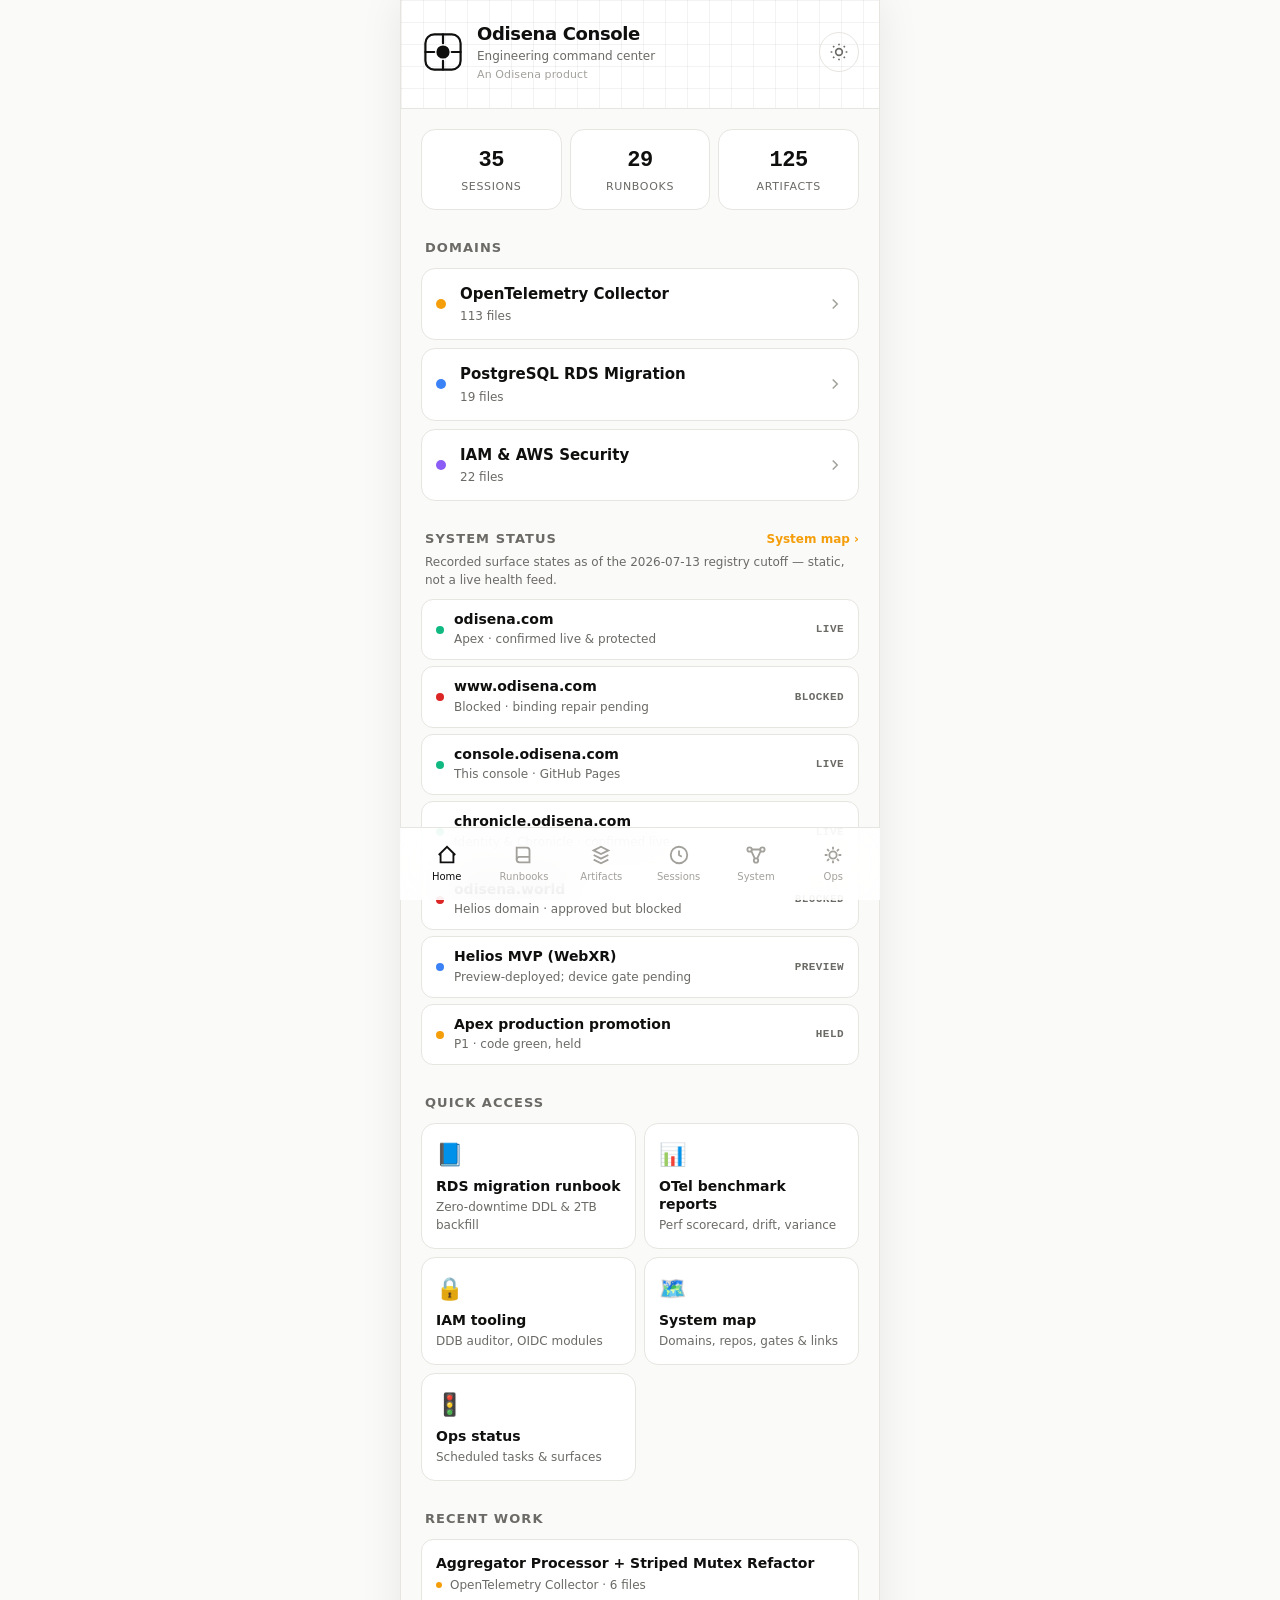
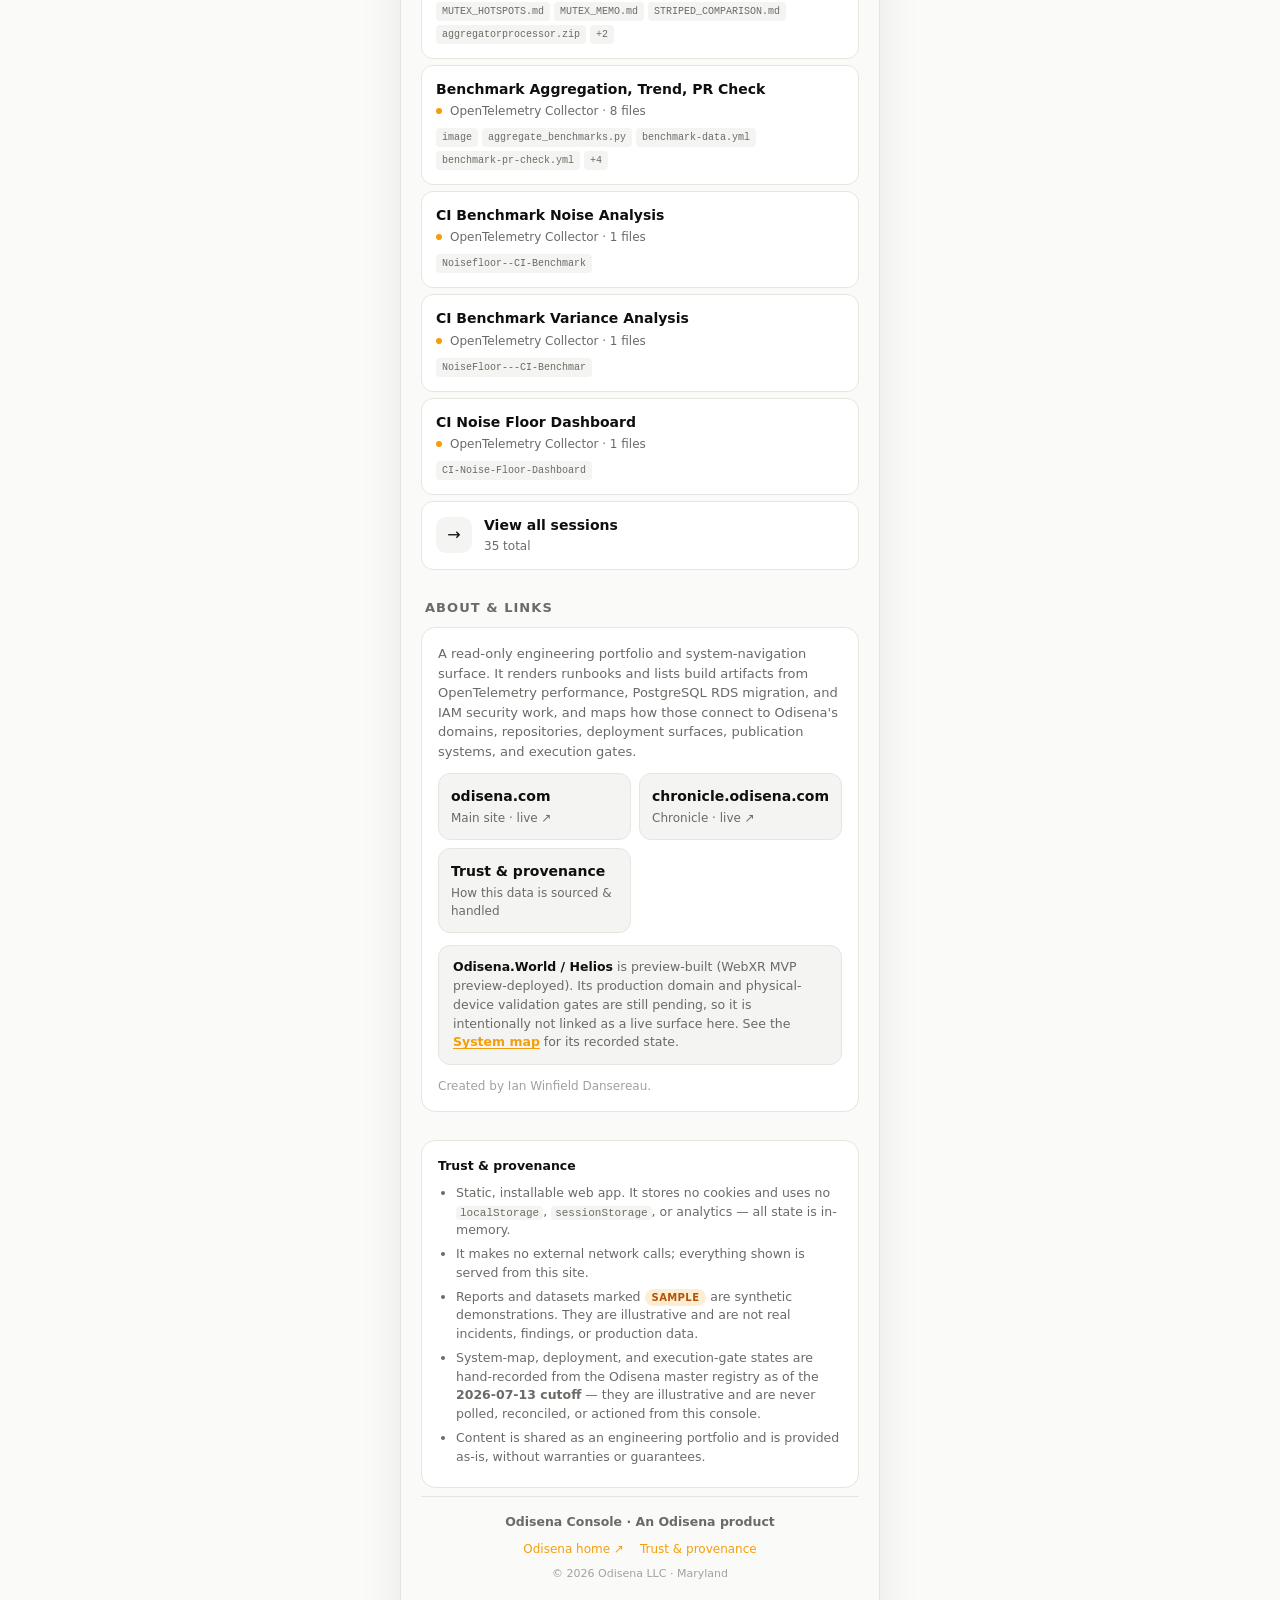
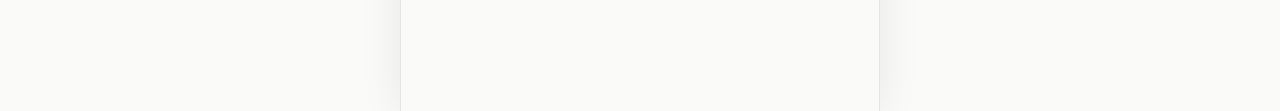
==== commit 6c9232ae: "Add Odisena ownership, trust/provenance, and public-readiness metadata Surfaces canonical Odisena br" ====
--- a/index.html
+++ b/index.html
@@ -16,6 +16,7 @@
 <meta name="apple-mobile-web-app-status-bar-style" content="black-translucent" />
 <meta name="apple-mobile-web-app-title" content="Odisena" />
 <meta name="mobile-web-app-capable" content="yes" />
+<meta name="author" content="Odisena LLC" />
 <meta name="description" content="Odisena Console — read-only engineering command center and system-navigation surface for OTel, RDS migration, and IAM work, with a connected map of domains, repositories, deployment surfaces, publication systems, and execution gates." />
 <link rel="canonical" href="https://console.odisena.com/" />
 
@@ -60,6 +61,7 @@
           <div>
             <div class="brand-name">Odisena Console</div>
             <div class="brand-sub">Engineering command center</div>
+            <div class="brand-owner">An Odisena product</div>
           </div>
         </div>
         <button class="theme-toggle" id="theme-toggle" type="button" aria-label="Switch to dark theme" aria-pressed="false" title="Toggle light / dark theme">
@@ -138,6 +140,10 @@
             <span class="about-link-title">chronicle.odisena.com</span>
             <span class="about-link-sub">Chronicle · live ↗</span>
           </a>
+          <button class="about-link" type="button" data-scroll="provenance">
+            <span class="about-link-title">Trust &amp; provenance</span>
+            <span class="about-link-sub">How this data is sourced &amp; handled</span>
+          </button>
         </div>
         <div class="about-note" role="note">
           <strong>Odisena.World / Helios</strong> is preview-built (WebXR MVP preview-deployed). Its production domain and physical-device validation gates are still pending, so it is intentionally not linked as a live surface here. See the <button class="inline-link" data-nav="system" type="button">System map</button> for its recorded state.
@@ -147,16 +153,26 @@
     </div>
 
     <div class="section">
-      <div class="disclaimer" role="note">
-        <div class="disclaimer-title">About this console &amp; its data</div>
+      <div class="disclaimer" role="note" id="provenance" tabindex="-1">
+        <div class="disclaimer-title">Trust &amp; provenance</div>
         <ul>
           <li>Static, installable web app. It stores no cookies and uses no <code>localStorage</code>, <code>sessionStorage</code>, or analytics — all state is in-memory.</li>
           <li>It makes no external network calls; everything shown is served from this site.</li>
           <li>Reports and datasets marked <span class="badge badge-sample">Sample</span> are synthetic demonstrations. They are illustrative and are not real incidents, findings, or production data.</li>
+          <li>System-map, deployment, and execution-gate states are hand-recorded from the Odisena master registry as of the <strong>2026-07-13 cutoff</strong> — they are illustrative and are never polled, reconciled, or actioned from this console.</li>
           <li>Content is shared as an engineering portfolio and is provided as-is, without warranties or guarantees.</li>
         </ul>
       </div>
     </div>
+
+    <footer class="site-footer">
+      <div class="site-footer-brand">Odisena Console · An Odisena product</div>
+      <nav class="site-footer-links" aria-label="Odisena">
+        <a href="https://odisena.com" target="_blank" rel="noopener noreferrer">Odisena home ↗</a>
+        <button class="footer-link" type="button" data-scroll="provenance">Trust &amp; provenance</button>
+      </nav>
+      <div class="site-footer-legal">© 2026 Odisena LLC · Maryland</div>
+    </footer>
   </section>
 
   <!-- Runbooks list + reader -->
--- a/styles.css
+++ b/styles.css
@@ -76,6 +76,7 @@
 .logo { width: 44px; height: 44px; color: var(--text); flex-shrink: 0; }
 .brand-name { font-size: 18px; font-weight: 700; letter-spacing: -0.02em; }
 .brand-sub { font-size: 12px; color: var(--text-sub); }
+.brand-owner { font-size: 11px; color: var(--text-dim); margin-top: 2px; letter-spacing: .01em; }
 .theme-toggle {
   width: 40px; height: 40px; border-radius: 50%;
   display: flex; align-items: center; justify-content: center;
@@ -387,10 +388,26 @@
   display: block; text-decoration: none; color: var(--text);
   background: var(--bg-elev-2); border: 1px solid var(--border); border-radius: 12px; padding: 12px;
 }
+button.about-link { width: 100%; text-align: left; font: inherit; cursor: pointer; }
 .about-link:active { opacity: .85; }
 .about-link-title { display: block; font-weight: 600; font-size: 14px; }
 .about-link-sub { display: block; font-size: 12px; color: var(--text-sub); margin-top: 2px; }
 .about-attr { font-size: 12px; color: var(--text-dim); margin: 12px 0 0; }
+
+/* ===== Site footer (ownership) ===== */
+.site-footer {
+  margin-top: 8px; padding: 16px 4px;
+  border-top: 1px solid var(--border); text-align: center;
+  display: flex; flex-direction: column; gap: 8px; align-items: center;
+}
+.site-footer-brand { font-size: 12.5px; font-weight: 600; color: var(--text-sub); }
+.site-footer-links { display: flex; flex-wrap: wrap; gap: 6px 16px; justify-content: center; }
+.site-footer-links a, .footer-link {
+  font-size: 12px; color: var(--accent); text-decoration: none;
+  background: none; border: none; padding: 0; cursor: pointer; font: inherit; font-size: 12px;
+}
+.site-footer-links a:hover, .footer-link:hover { text-decoration: underline; }
+.site-footer-legal { font-size: 11px; color: var(--text-dim); }
 
 /* ===== Disclaimer ===== */
 .disclaimer {
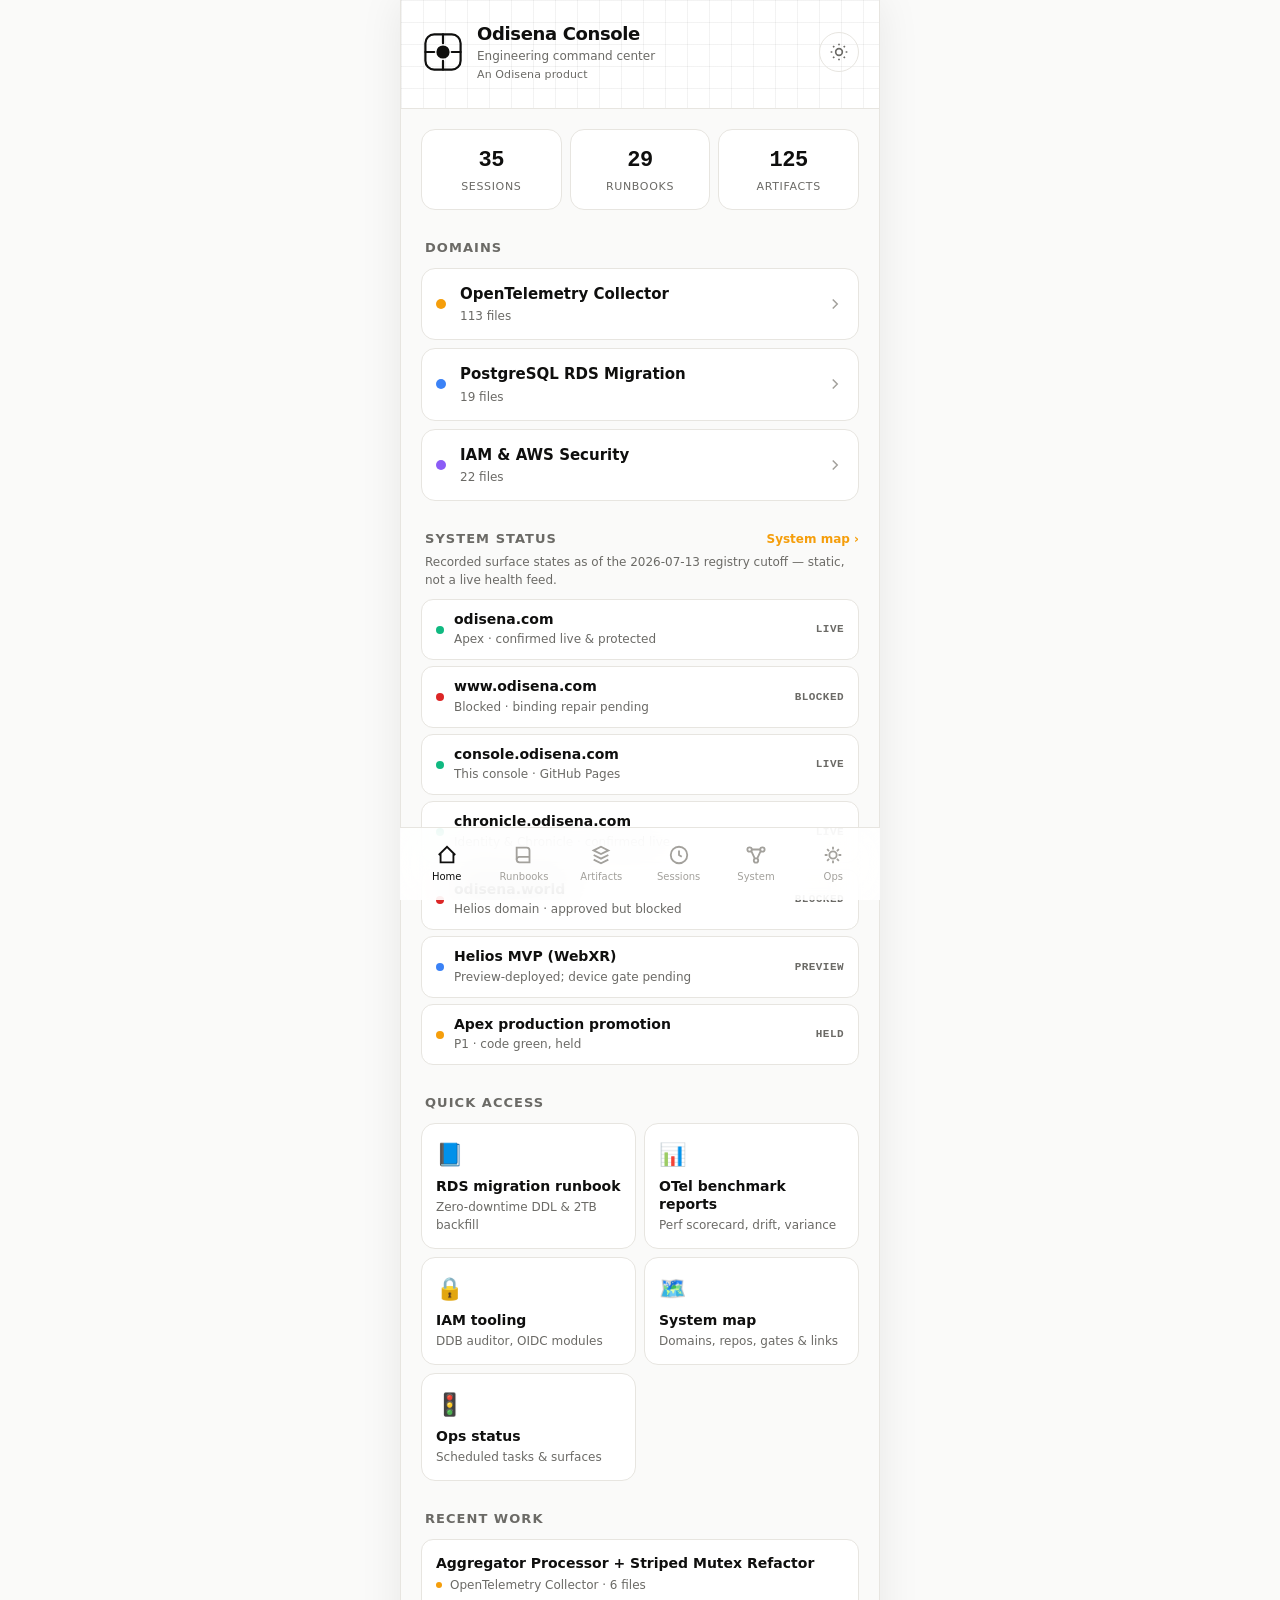
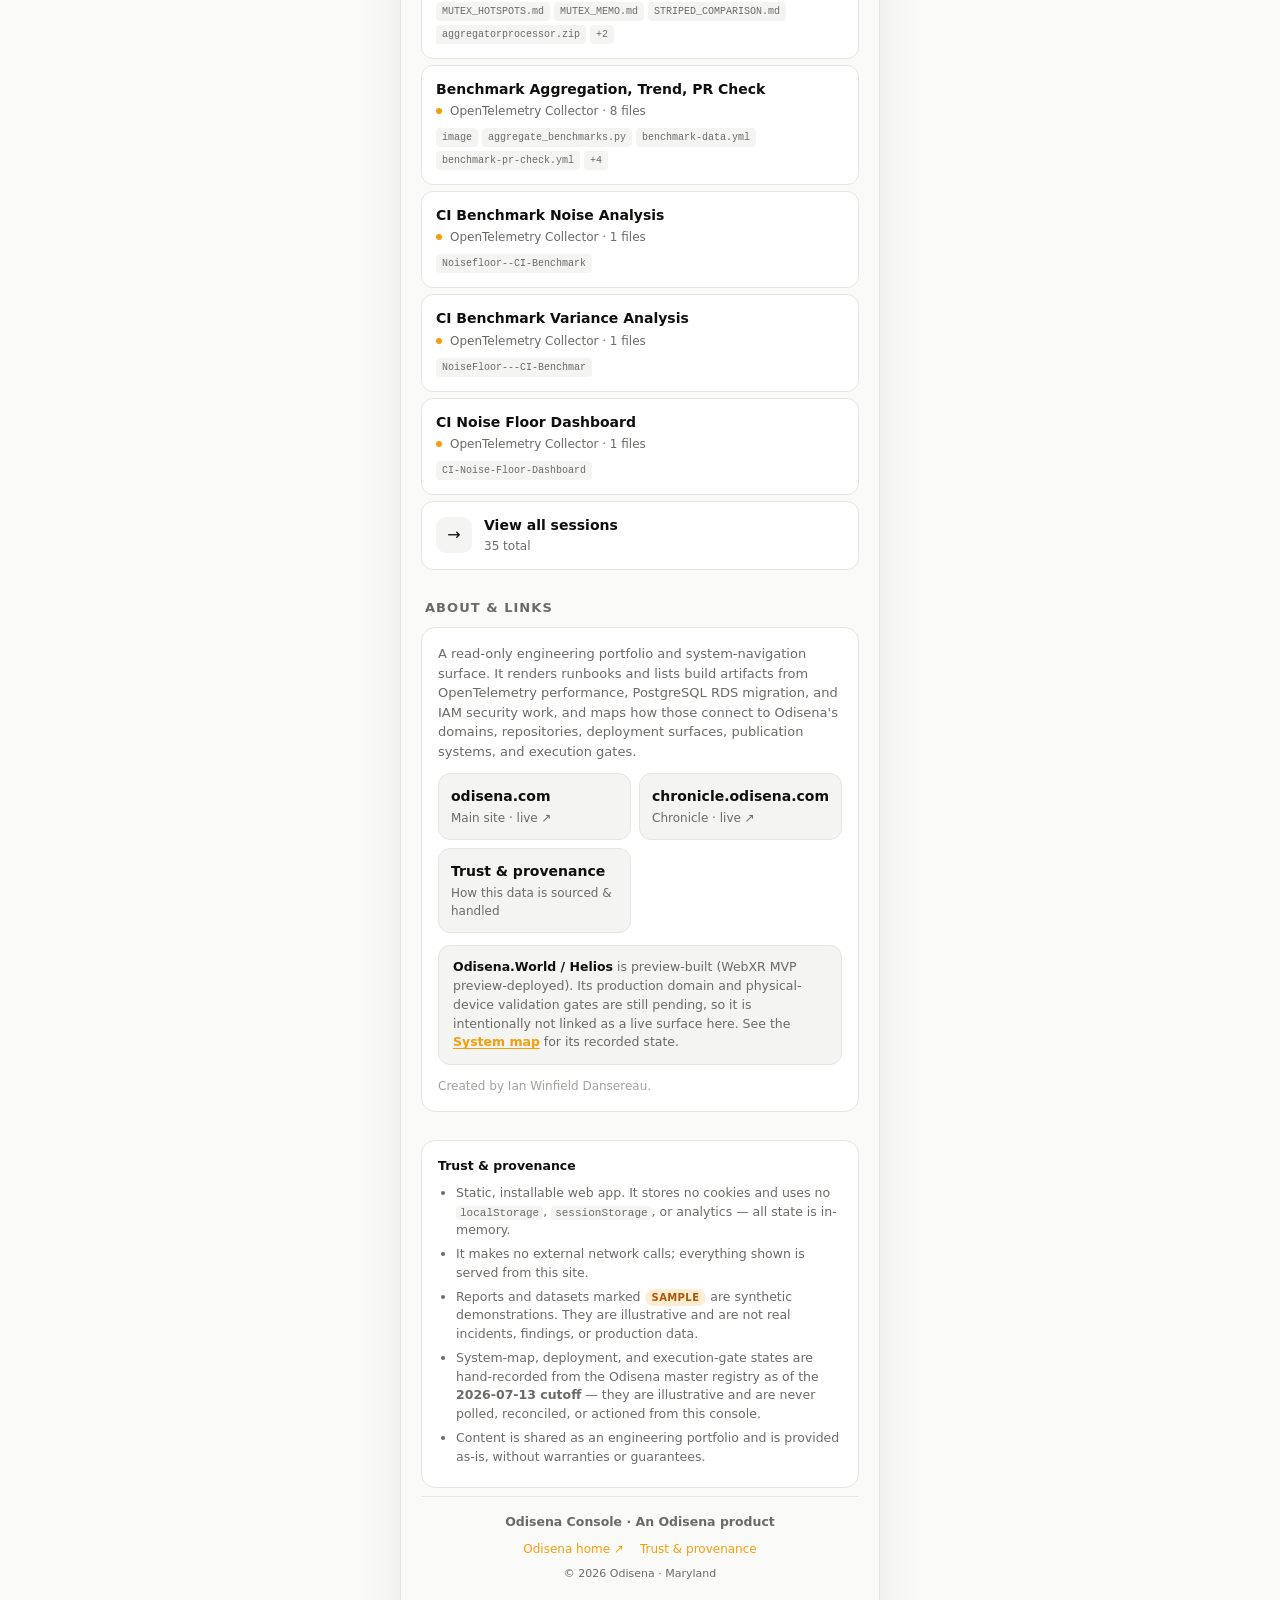
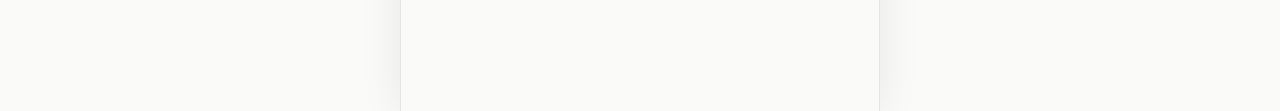
==== commit 9b924370: "Address PR #22 review: entity wording, footer contrast, scroll handler cleanup - Copyright now reads" ====
--- a/index.html
+++ b/index.html
@@ -16,7 +16,7 @@
 <meta name="apple-mobile-web-app-status-bar-style" content="black-translucent" />
 <meta name="apple-mobile-web-app-title" content="Odisena" />
 <meta name="mobile-web-app-capable" content="yes" />
-<meta name="author" content="Odisena LLC" />
+<meta name="author" content="Odisena" />
 <meta name="description" content="Odisena Console — read-only engineering command center and system-navigation surface for OTel, RDS migration, and IAM work, with a connected map of domains, repositories, deployment surfaces, publication systems, and execution gates." />
 <link rel="canonical" href="https://console.odisena.com/" />
 
@@ -171,7 +171,7 @@
         <a href="https://odisena.com" target="_blank" rel="noopener noreferrer">Odisena home ↗</a>
         <button class="footer-link" type="button" data-scroll="provenance">Trust &amp; provenance</button>
       </nav>
-      <div class="site-footer-legal">© 2026 Odisena LLC · Maryland</div>
+      <div class="site-footer-legal">© 2026 Odisena · Maryland</div>
     </footer>
   </section>
 
--- a/styles.css
+++ b/styles.css
@@ -76,7 +76,7 @@
 .logo { width: 44px; height: 44px; color: var(--text); flex-shrink: 0; }
 .brand-name { font-size: 18px; font-weight: 700; letter-spacing: -0.02em; }
 .brand-sub { font-size: 12px; color: var(--text-sub); }
-.brand-owner { font-size: 11px; color: var(--text-dim); margin-top: 2px; letter-spacing: .01em; }
+.brand-owner { font-size: 11px; color: var(--text-sub); margin-top: 2px; letter-spacing: .01em; }
 .theme-toggle {
   width: 40px; height: 40px; border-radius: 50%;
   display: flex; align-items: center; justify-content: center;
@@ -403,11 +403,11 @@
 .site-footer-brand { font-size: 12.5px; font-weight: 600; color: var(--text-sub); }
 .site-footer-links { display: flex; flex-wrap: wrap; gap: 6px 16px; justify-content: center; }
 .site-footer-links a, .footer-link {
-  font-size: 12px; color: var(--accent); text-decoration: none;
+  color: var(--accent); font-weight: 600; text-decoration: none;
   background: none; border: none; padding: 0; cursor: pointer; font: inherit; font-size: 12px;
 }
 .site-footer-links a:hover, .footer-link:hover { text-decoration: underline; }
-.site-footer-legal { font-size: 11px; color: var(--text-dim); }
+.site-footer-legal { font-size: 11px; color: var(--text-sub); }
 
 /* ===== Disclaimer ===== */
 .disclaimer {
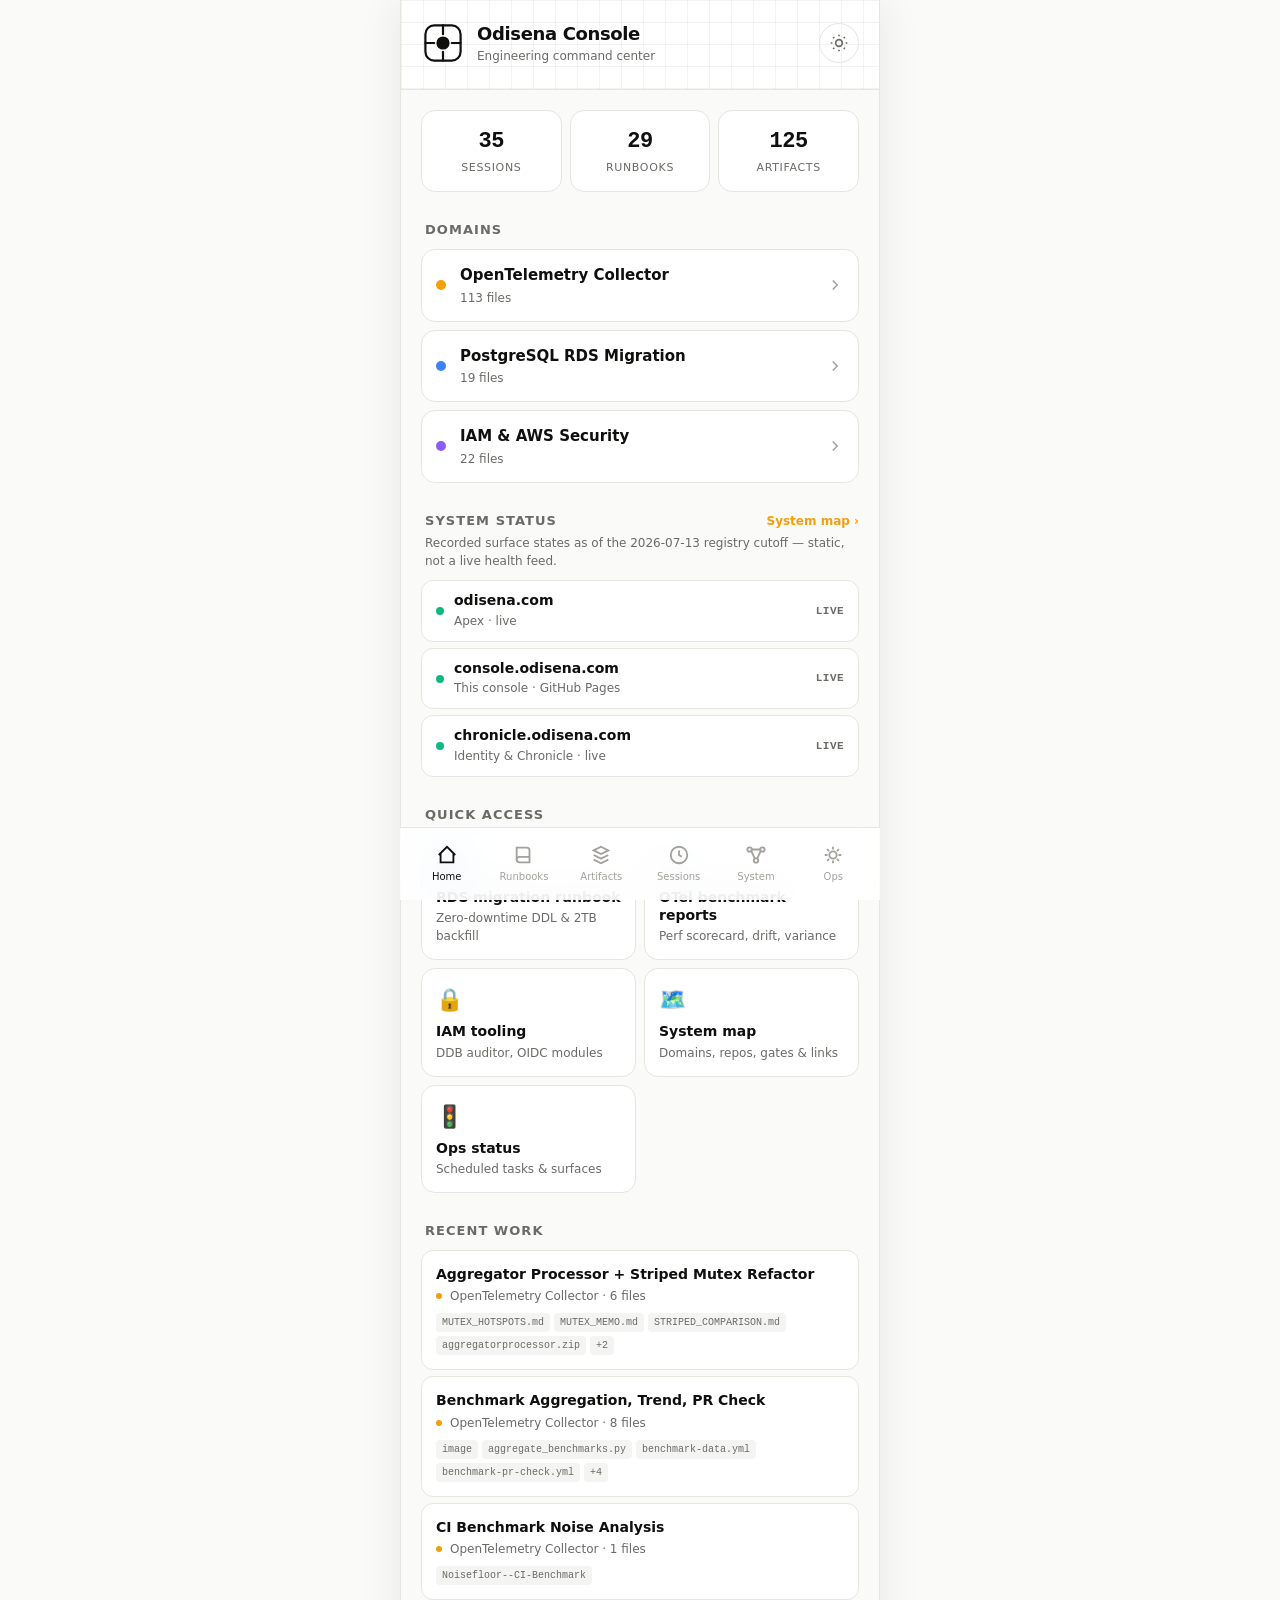
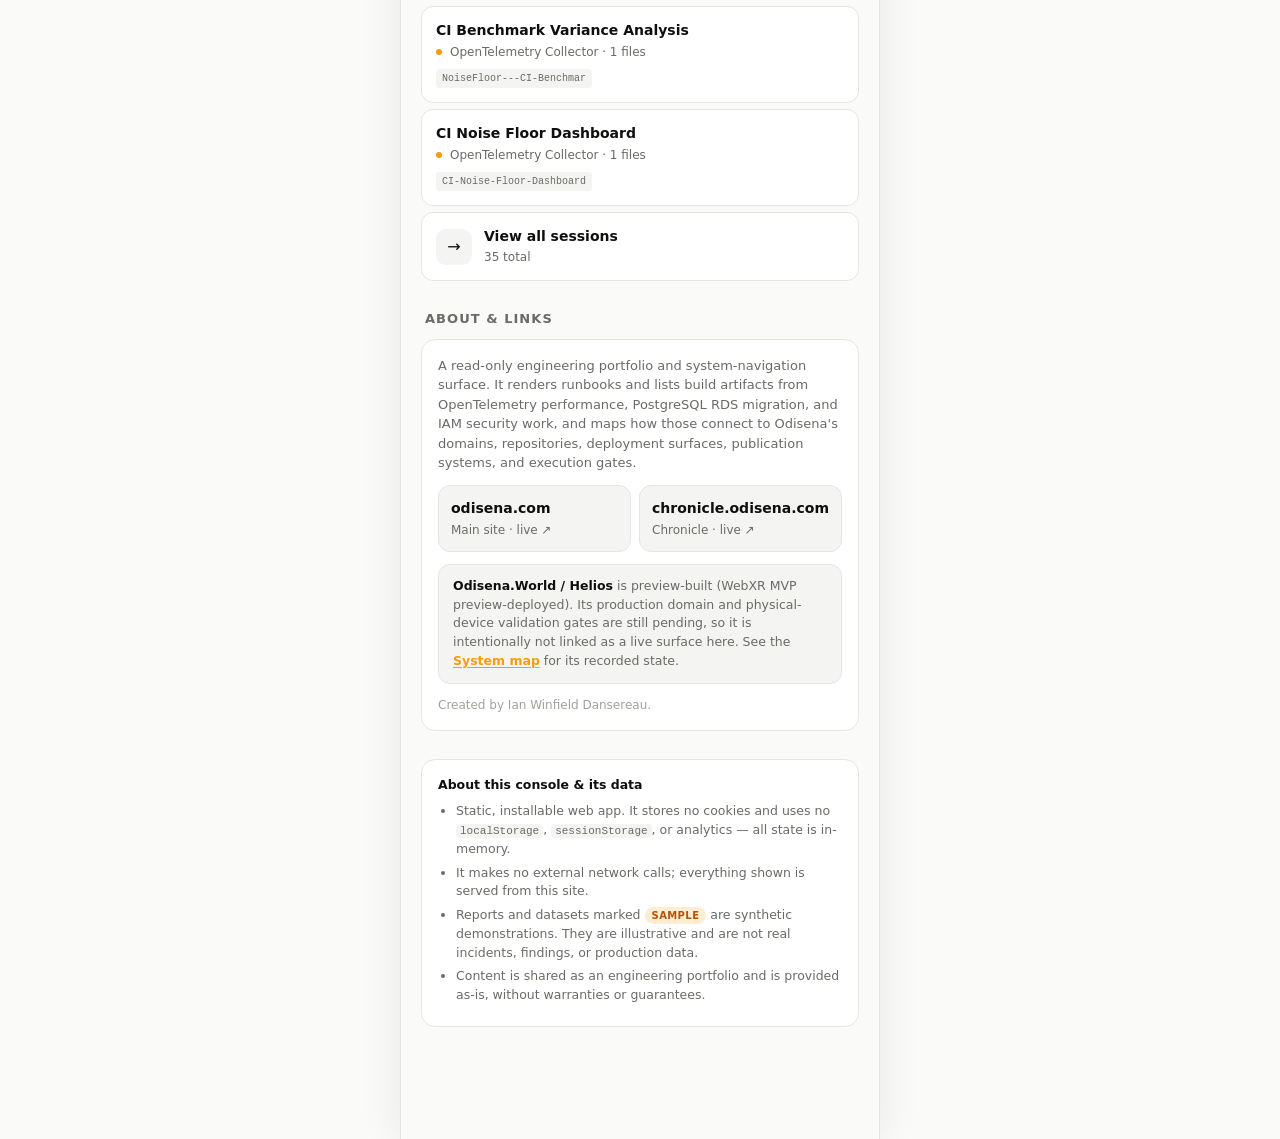
==== commit dbb4c4d3: "Sanitize public console: remove personal PII, private deep-links, internal ops/legal detail Scrub th" ====
--- a/index.html
+++ b/index.html
@@ -16,7 +16,6 @@
 <meta name="apple-mobile-web-app-status-bar-style" content="black-translucent" />
 <meta name="apple-mobile-web-app-title" content="Odisena" />
 <meta name="mobile-web-app-capable" content="yes" />
-<meta name="author" content="Odisena" />
 <meta name="description" content="Odisena Console — read-only engineering command center and system-navigation surface for OTel, RDS migration, and IAM work, with a connected map of domains, repositories, deployment surfaces, publication systems, and execution gates." />
 <link rel="canonical" href="https://console.odisena.com/" />
 
@@ -61,7 +60,6 @@
           <div>
             <div class="brand-name">Odisena Console</div>
             <div class="brand-sub">Engineering command center</div>
-            <div class="brand-owner">An Odisena product</div>
           </div>
         </div>
         <button class="theme-toggle" id="theme-toggle" type="button" aria-label="Switch to dark theme" aria-pressed="false" title="Toggle light / dark theme">
@@ -140,10 +138,6 @@
             <span class="about-link-title">chronicle.odisena.com</span>
             <span class="about-link-sub">Chronicle · live ↗</span>
           </a>
-          <button class="about-link" type="button" data-scroll="provenance">
-            <span class="about-link-title">Trust &amp; provenance</span>
-            <span class="about-link-sub">How this data is sourced &amp; handled</span>
-          </button>
         </div>
         <div class="about-note" role="note">
           <strong>Odisena.World / Helios</strong> is preview-built (WebXR MVP preview-deployed). Its production domain and physical-device validation gates are still pending, so it is intentionally not linked as a live surface here. See the <button class="inline-link" data-nav="system" type="button">System map</button> for its recorded state.
@@ -153,26 +147,16 @@
     </div>
 
     <div class="section">
-      <div class="disclaimer" role="note" id="provenance" tabindex="-1">
-        <div class="disclaimer-title">Trust &amp; provenance</div>
+      <div class="disclaimer" role="note">
+        <div class="disclaimer-title">About this console &amp; its data</div>
         <ul>
           <li>Static, installable web app. It stores no cookies and uses no <code>localStorage</code>, <code>sessionStorage</code>, or analytics — all state is in-memory.</li>
           <li>It makes no external network calls; everything shown is served from this site.</li>
           <li>Reports and datasets marked <span class="badge badge-sample">Sample</span> are synthetic demonstrations. They are illustrative and are not real incidents, findings, or production data.</li>
-          <li>System-map, deployment, and execution-gate states are hand-recorded from the Odisena master registry as of the <strong>2026-07-13 cutoff</strong> — they are illustrative and are never polled, reconciled, or actioned from this console.</li>
           <li>Content is shared as an engineering portfolio and is provided as-is, without warranties or guarantees.</li>
         </ul>
       </div>
     </div>
-
-    <footer class="site-footer">
-      <div class="site-footer-brand">Odisena Console · An Odisena product</div>
-      <nav class="site-footer-links" aria-label="Odisena">
-        <a href="https://odisena.com" target="_blank" rel="noopener noreferrer">Odisena home ↗</a>
-        <button class="footer-link" type="button" data-scroll="provenance">Trust &amp; provenance</button>
-      </nav>
-      <div class="site-footer-legal">© 2026 Odisena · Maryland</div>
-    </footer>
   </section>
 
   <!-- Runbooks list + reader -->
@@ -296,30 +280,9 @@
       </div>
 
       <div class="ops-card">
-        <div class="ops-card-title">Deployment surfaces &amp; DNS</div>
-        <p class="ops-subnote">Recorded states as of the 2026-07-13 registry cutoff — not a live resolver or uptime check.</p>
+        <div class="ops-card-title">Deployment surfaces</div>
+        <p class="ops-subnote">Public, live domains only. Recorded states — not a live resolver or uptime check.</p>
         <div id="ops-surfaces"></div>
-      </div>
-
-      <div class="ops-card">
-        <div class="ops-card-title">Execution gates</div>
-        <p class="ops-subnote">Advisory gate ledger. States are recorded, not polled; no gate is actioned from this console.</p>
-        <div id="ops-gates"></div>
-      </div>
-
-      <div class="ops-card">
-        <div class="ops-card-title">Publication &amp; record systems</div>
-        <div id="ops-publication"></div>
-      </div>
-
-      <div class="ops-card">
-        <div class="ops-card-title">Visual Bible register (advisory)</div>
-        <p class="ops-subnote">Two overlapping counts are recorded from a non-live advisory source and are <strong>preserved as-is, not reconciled</strong>. This console performs no autonomous refresh of the mirror.</p>
-        <dl class="kv">
-          <div><dt>Register (advisory rev 1.4)</dt><dd>40 assets</dd></div>
-          <div><dt>Console mirror <code>visualbibleregister.json</code></dt><dd>30 assets · reported stale</dd></div>
-          <div><dt>Reconciliation</dt><dd>Pending direct inspection — not performed here</dd></div>
-        </dl>
       </div>
     </div>
   </section>
@@ -330,7 +293,7 @@
       <button class="back-btn" data-back aria-label="Back">‹</button>
       <h1>System map</h1>
     </header>
-    <p class="ops-note" role="note">A read-only navigation model of the Odisena system: engineering domains, repositories, products, deployment surfaces, DNS, publication systems, and execution gates. States are <strong>recorded as of the 2026-07-13 registry cutoff</strong> — this is illustrative static navigation, not a live telemetry or health feed.</p>
+    <p class="ops-note" role="note">A read-only navigation model of the public engineering portfolio: engineering domains, the public source repository, products and live deployment surfaces. This is illustrative static navigation, not a live telemetry or health feed.</p>
 
     <div class="search">
       <input type="search" id="system-search" placeholder="Search nodes…" autocomplete="off" aria-label="Search system nodes" />
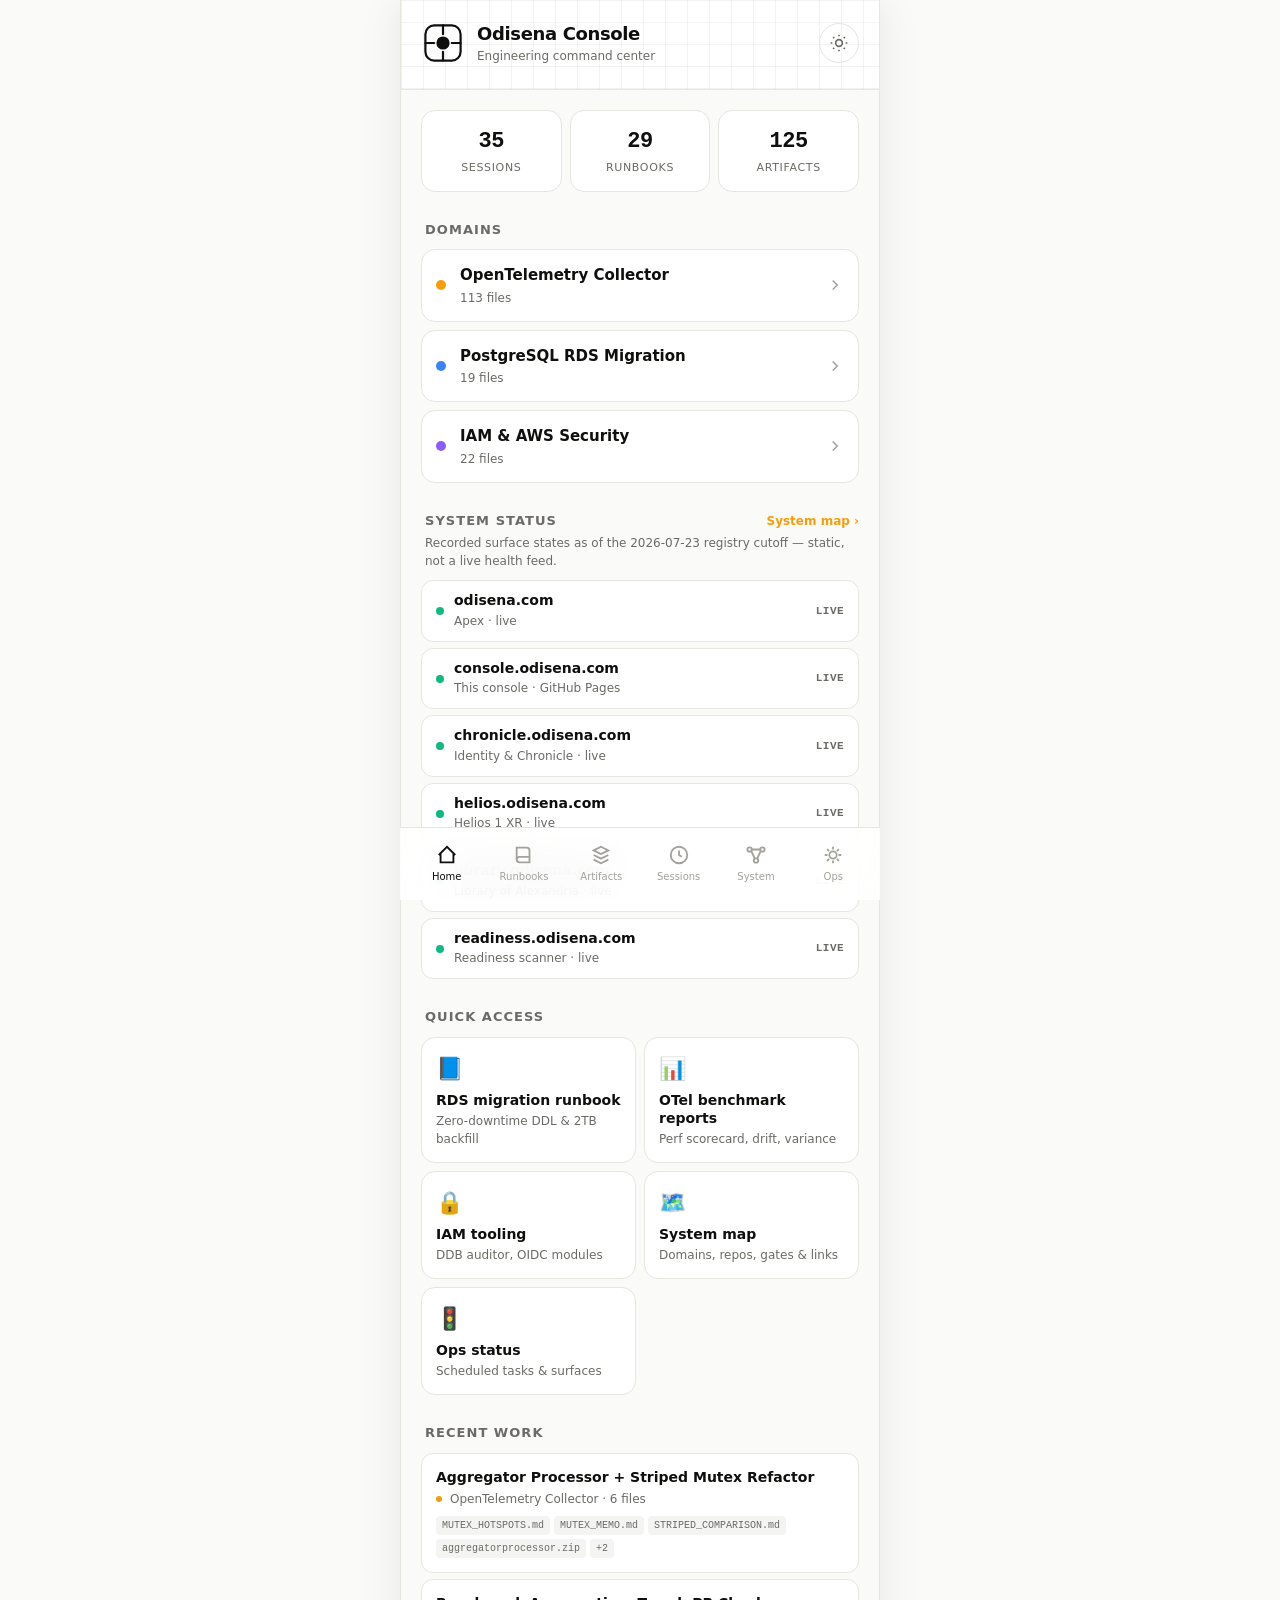
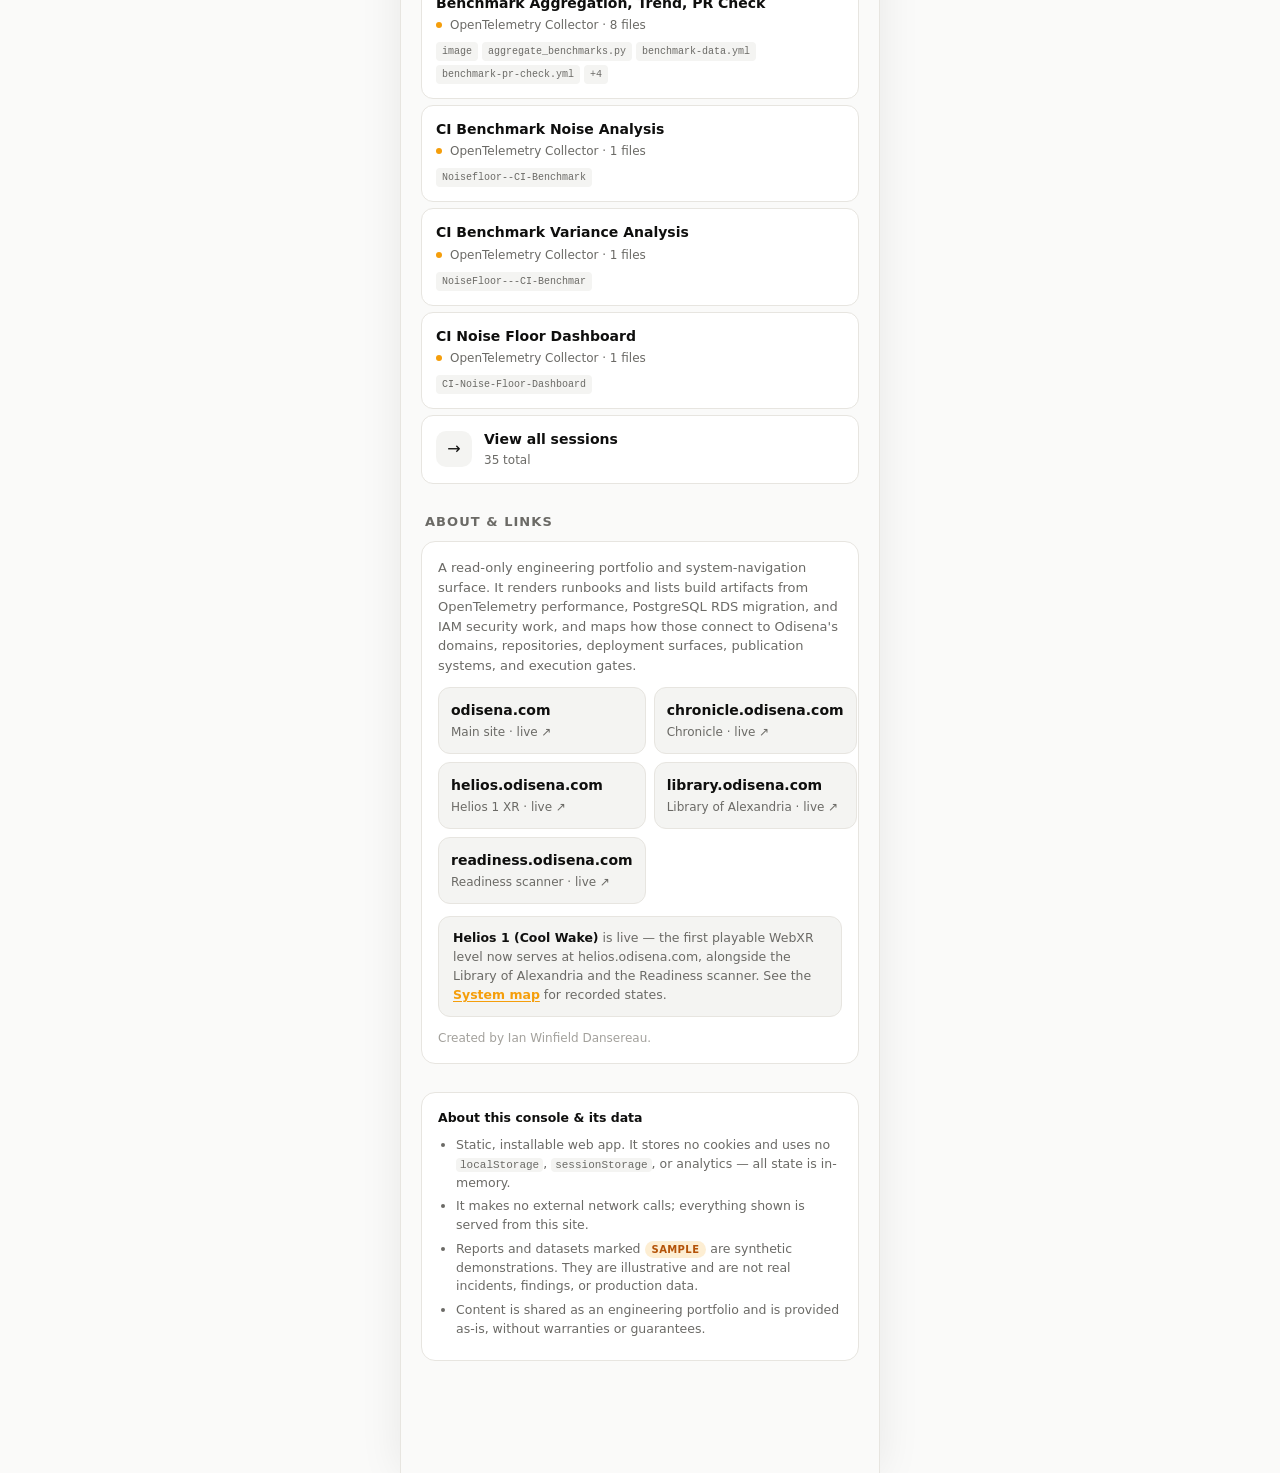
==== commit d01854c2: "Registry refresh 2026-07-23: Helios 1 live; add Library + Readiness surfaces" ====
--- a/index.html
+++ b/index.html
@@ -9,7 +9,7 @@
      DEPLOYMENT.md. All app assets are same-origin, so the policy is self-only. -->
 <meta http-equiv="Content-Security-Policy" content="default-src 'self'; base-uri 'none'; object-src 'none'; img-src 'self' data:; style-src 'self' 'unsafe-inline'; script-src 'self'; connect-src 'self'; font-src 'self'; manifest-src 'self'; worker-src 'self'; form-action 'none'; upgrade-insecure-requests" />
 <meta name="referrer" content="strict-origin-when-cross-origin" />
-<meta name="viewport" content="width=device-width, initial-scale=1, viewport-fit=cover, user-scalable=no" />
+<meta name="viewport" content="width=device-width, initial-scale=1, viewport-fit=cover" />
 <meta name="theme-color" content="#0a0a0a" media="(prefers-color-scheme: dark)" />
 <meta name="theme-color" content="#fafaf9" media="(prefers-color-scheme: light)" />
 <meta name="apple-mobile-web-app-capable" content="yes" />
@@ -85,7 +85,7 @@
         <h2 class="section-title">System status</h2>
         <button class="section-link" data-nav="system" type="button">System map ›</button>
       </div>
-      <p class="section-note">Recorded surface states as of the 2026-07-13 registry cutoff — static, not a live health feed.</p>
+      <p class="section-note">Recorded surface states as of the 2026-07-23 registry cutoff — static, not a live health feed.</p>
       <div class="status-grid" id="home-system"></div>
     </div>
 
@@ -138,9 +138,21 @@
             <span class="about-link-title">chronicle.odisena.com</span>
             <span class="about-link-sub">Chronicle · live ↗</span>
           </a>
+          <a class="about-link" href="https://helios.odisena.com" target="_blank" rel="noopener noreferrer">
+            <span class="about-link-title">helios.odisena.com</span>
+            <span class="about-link-sub">Helios 1 XR · live ↗</span>
+          </a>
+          <a class="about-link" href="https://library.odisena.com" target="_blank" rel="noopener noreferrer">
+            <span class="about-link-title">library.odisena.com</span>
+            <span class="about-link-sub">Library of Alexandria · live ↗</span>
+          </a>
+          <a class="about-link" href="https://readiness.odisena.com" target="_blank" rel="noopener noreferrer">
+            <span class="about-link-title">readiness.odisena.com</span>
+            <span class="about-link-sub">Readiness scanner · live ↗</span>
+          </a>
         </div>
         <div class="about-note" role="note">
-          <strong>Odisena.World / Helios</strong> is preview-built (WebXR MVP preview-deployed). Its production domain and physical-device validation gates are still pending, so it is intentionally not linked as a live surface here. See the <button class="inline-link" data-nav="system" type="button">System map</button> for its recorded state.
+          <strong>Helios 1 (Cool Wake)</strong> is live — the first playable WebXR level now serves at helios.odisena.com, alongside the Library of Alexandria and the Readiness scanner. See the <button class="inline-link" data-nav="system" type="button">System map</button> for recorded states.
         </div>
         <p class="about-attr">Created by Ian Winfield Dansereau.</p>
       </div>
@@ -166,7 +178,7 @@
       <h1>Runbooks</h1>
     </header>
     <div class="search">
-      <input type="search" id="runbook-search" placeholder="Search runbooks…" autocomplete="off" />
+      <input type="search" id="runbook-search" placeholder="Search runbooks…" autocomplete="off" aria-label="Search runbooks" />
     </div>
     <div class="chip-row" id="runbook-chips"></div>
     <div class="doc-list" id="runbook-list"></div>
@@ -188,7 +200,7 @@
       <h1>Artifacts</h1>
     </header>
     <div class="search">
-      <input type="search" id="artifact-search" placeholder="Search artifacts…" autocomplete="off" />
+      <input type="search" id="artifact-search" placeholder="Search artifacts…" autocomplete="off" aria-label="Search artifacts" />
     </div>
     <div class="chip-row" id="artifact-chips"></div>
     <div class="artifact-list" id="artifact-list"></div>
@@ -210,7 +222,7 @@
       <h1>Sessions</h1>
     </header>
     <div class="search">
-      <input type="search" id="session-search" placeholder="Search sessions…" autocomplete="off" />
+      <input type="search" id="session-search" placeholder="Search sessions…" autocomplete="off" aria-label="Search sessions" />
     </div>
     <div class="session-list" id="session-list"></div>
   </section>
--- a/styles.css
+++ b/styles.css
@@ -76,7 +76,6 @@
 .logo { width: 44px; height: 44px; color: var(--text); flex-shrink: 0; }
 .brand-name { font-size: 18px; font-weight: 700; letter-spacing: -0.02em; }
 .brand-sub { font-size: 12px; color: var(--text-sub); }
-.brand-owner { font-size: 11px; color: var(--text-sub); margin-top: 2px; letter-spacing: .01em; }
 .theme-toggle {
   width: 40px; height: 40px; border-radius: 50%;
   display: flex; align-items: center; justify-content: center;
@@ -388,26 +387,10 @@
   display: block; text-decoration: none; color: var(--text);
   background: var(--bg-elev-2); border: 1px solid var(--border); border-radius: 12px; padding: 12px;
 }
-button.about-link { width: 100%; text-align: left; font: inherit; cursor: pointer; }
 .about-link:active { opacity: .85; }
 .about-link-title { display: block; font-weight: 600; font-size: 14px; }
 .about-link-sub { display: block; font-size: 12px; color: var(--text-sub); margin-top: 2px; }
 .about-attr { font-size: 12px; color: var(--text-dim); margin: 12px 0 0; }
-
-/* ===== Site footer (ownership) ===== */
-.site-footer {
-  margin-top: 8px; padding: 16px 4px;
-  border-top: 1px solid var(--border); text-align: center;
-  display: flex; flex-direction: column; gap: 8px; align-items: center;
-}
-.site-footer-brand { font-size: 12.5px; font-weight: 600; color: var(--text-sub); }
-.site-footer-links { display: flex; flex-wrap: wrap; gap: 6px 16px; justify-content: center; }
-.site-footer-links a, .footer-link {
-  color: var(--accent); font-weight: 600; text-decoration: none;
-  background: none; border: none; padding: 0; cursor: pointer; font: inherit; font-size: 12px;
-}
-.site-footer-links a:hover, .footer-link:hover { text-decoration: underline; }
-.site-footer-legal { font-size: 11px; color: var(--text-sub); }
 
 /* ===== Disclaimer ===== */
 .disclaimer {
